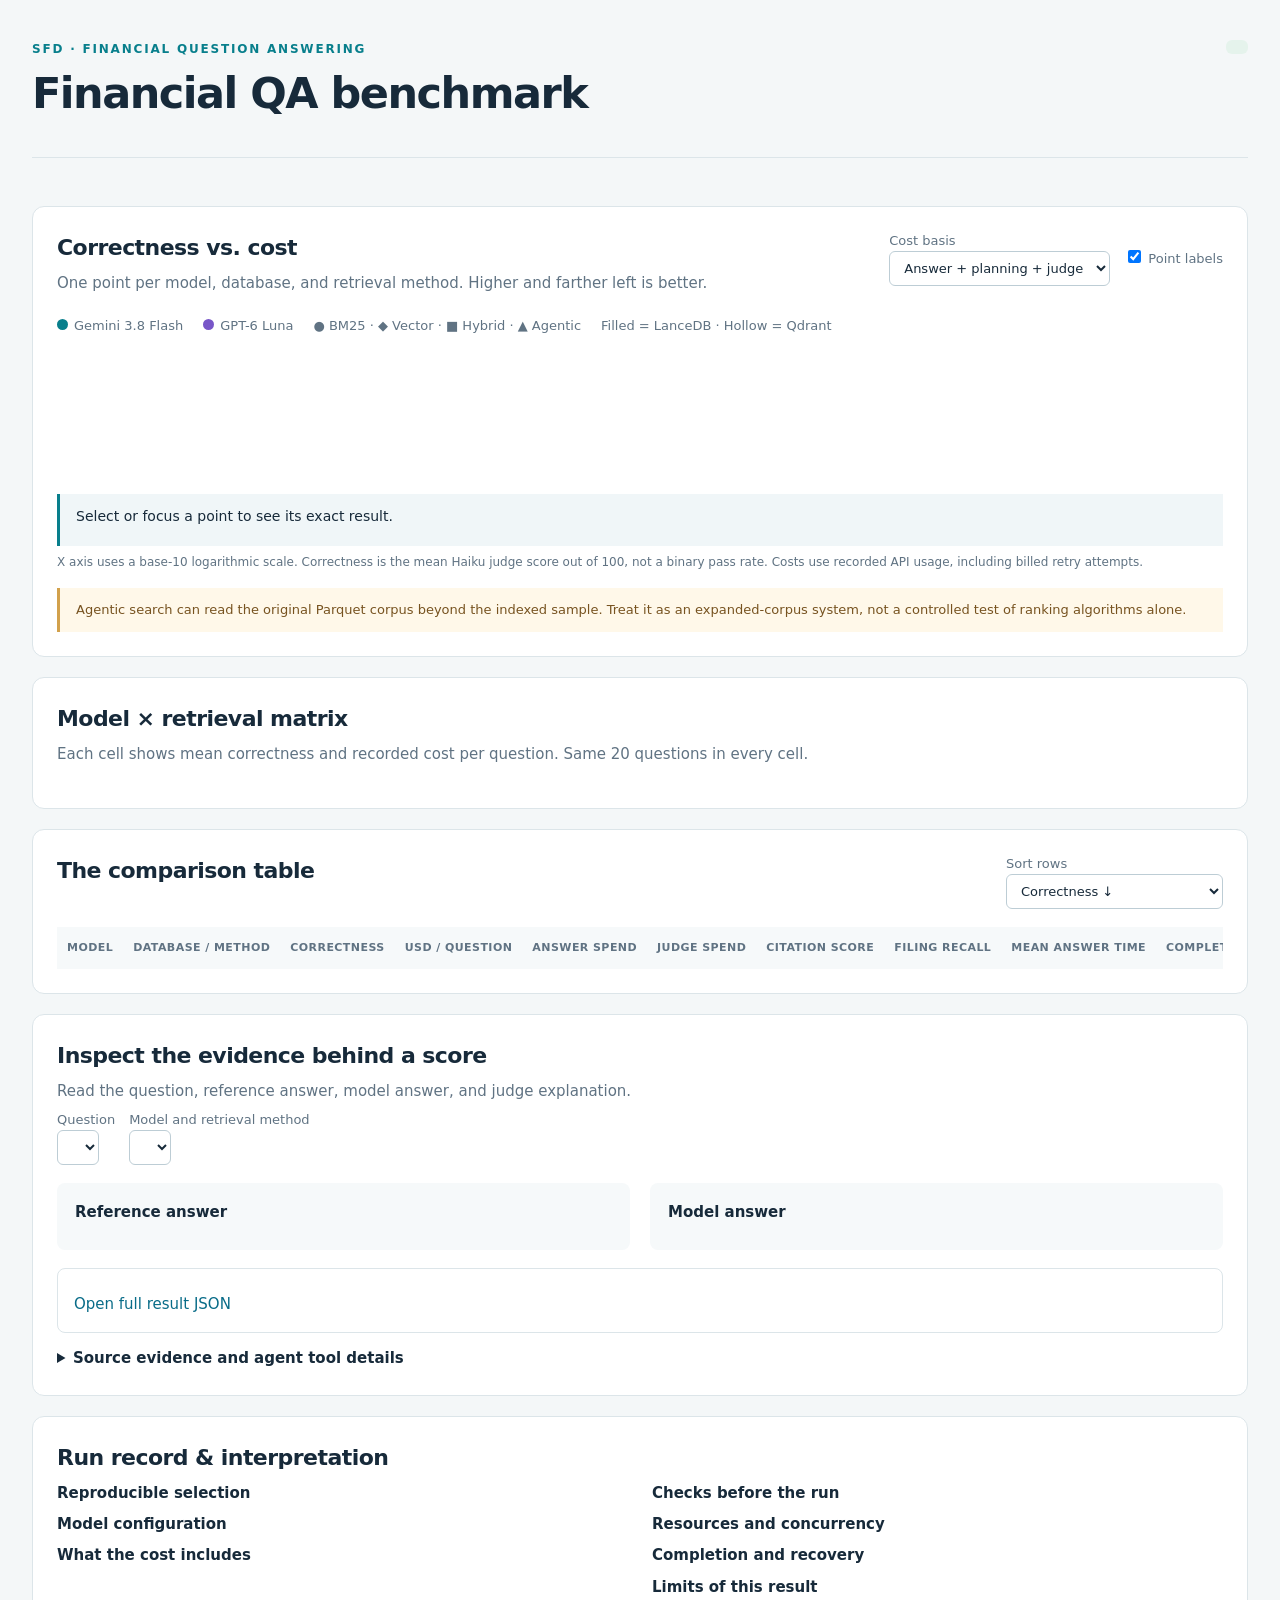
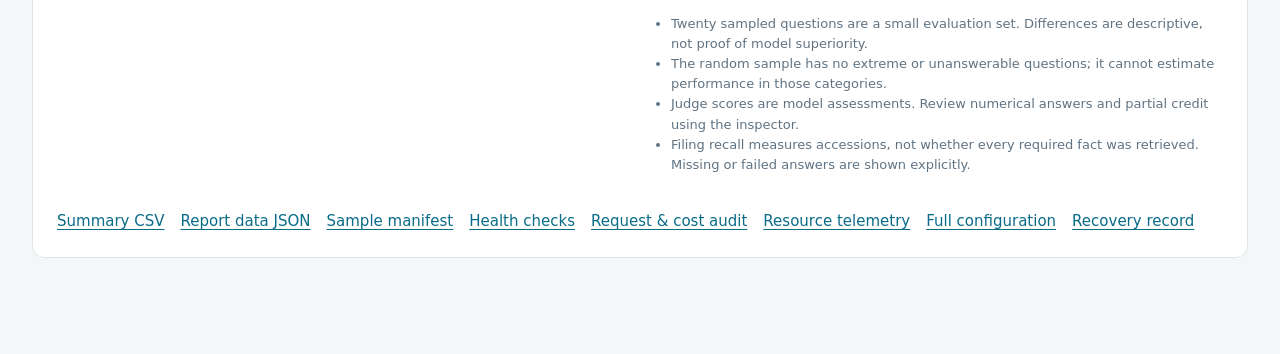
==== scripts/benchmark-report-template.html @ 59317f81 "Add financial QA benchmark, recorded results, and Pages deployment" ====
<!doctype html>
<html lang="en"><head><meta charset="utf-8"><meta name="viewport" content="width=device-width,initial-scale=1">
<title>Financial QA · 20-question benchmark</title>
<style>
:root{--ink:#172a3a;--muted:#607383;--line:#dce5e9;--paper:#f4f7f8;--gemini:#087f8c;--luna:#7856c8;--amber:#9b600c}*{box-sizing:border-box}body{margin:0;color:var(--ink);background:var(--paper);font:15px/1.55 system-ui,-apple-system,Segoe UI,sans-serif}main{max-width:1320px;margin:auto;padding:40px 32px 64px}header{display:flex;justify-content:space-between;gap:20px;align-items:flex-start;border-bottom:1px solid var(--line);padding-bottom:26px}.eyebrow{font-size:12px;font-weight:750;text-transform:uppercase;letter-spacing:.15em;color:var(--gemini)}h1{font-size:clamp(27px,4vw,43px);line-height:1.12;letter-spacing:-.035em;margin:10px 0 14px}h2{font-size:22px;letter-spacing:-.025em;margin:0 0 7px}h3{font-size:15px;margin:0 0 8px}p{margin:7px 0;color:var(--muted)}.badge{background:#e5f3ec;color:#216342;white-space:nowrap;border-radius:6px;padding:7px 11px;font-size:13px;font-weight:650}.metrics{display:grid;grid-template-columns:repeat(4,1fr);gap:16px;margin:24px 0}.metric{padding:18px 20px;background:white;border:1px solid var(--line);border-radius:10px}.metric small{display:block;color:var(--muted);font-size:12px;text-transform:uppercase;letter-spacing:.06em}.metric strong{display:block;font-size:29px;letter-spacing:-.03em;margin:5px 0}.metric span{font-size:12px;color:var(--muted)}section.panel{background:white;padding:24px;border:1px solid var(--line);border-radius:12px;margin:20px 0}.section-head{display:flex;justify-content:space-between;gap:20px;align-items:flex-start}.controls{display:flex;align-items:center;gap:14px;flex-wrap:wrap}label{color:var(--muted);font-size:13px}select,button{font:inherit;color:var(--ink);background:white;border:1px solid #bdcdd5;border-radius:6px;padding:8px 10px}select{max-width:100%}button{cursor:pointer}button:hover{background:#edf4f7}button:focus-visible,select:focus-visible,a:focus-visible{outline:3px solid #76b9cf;outline-offset:3px}a{color:#096c88;text-decoration-thickness:1px;text-underline-offset:3px}.legend{display:flex;gap:20px;flex-wrap:wrap;font-size:13px;margin-top:14px;color:var(--muted)}.swatch{display:inline-block;width:11px;height:11px;border-radius:50%;margin-right:6px}.gemini{background:var(--gemini)}.luna{background:var(--luna)}.chart-scroll{overflow-x:auto;position:relative}.chart{display:block;min-width:620px;width:100%;overflow:visible}.chart text{font-family:inherit;fill:var(--muted)}.chart .axis-title{font-size:13px;font-weight:650;fill:var(--ink)}.chart .point-label{pointer-events:none;font-size:11.5px;fill:var(--ink);paint-order:stroke;stroke:white;stroke-width:3px;stroke-linejoin:round}.chart .point{cursor:pointer}.chart .point:focus{outline:none}.chart .point:focus .hit{stroke:#243b53;stroke-width:2;stroke-dasharray:3 3}.chart .grid{stroke:#e6edef;stroke-dasharray:3 4}.selection{background:#f0f6f8;border-left:3px solid #087f8c;padding:12px 16px;min-height:52px;font-size:14px;margin-top:8px}.subtle{font-size:12px;color:var(--muted)}.notice{background:#fff8e9;border-left:3px solid #d2a14c;padding:12px 16px;margin-top:16px;font-size:13px;color:#775320}.table-wrap{overflow-x:auto;margin-top:18px}table{width:100%;border-collapse:collapse;font-size:13px}th{font-size:11px;text-transform:uppercase;letter-spacing:.04em;color:var(--muted);text-align:right;padding:12px 10px;background:#f6f9fa;white-space:nowrap}td{padding:12px 10px;border-bottom:1px solid #e7edef;text-align:right;font-variant-numeric:tabular-nums;white-space:nowrap}th:first-child,td:first-child{text-align:left}th:nth-child(2),td:nth-child(2){text-align:left}tbody tr:hover{background:#f3f8fa}.score{font-weight:750;color:#126963}.mini{display:inline-block;height:5px;background:#2e9c93;border-radius:3px;width:50px;vertical-align:middle;margin-left:8px}.strategy{color:var(--muted)}.inspect{display:grid;grid-template-columns:1fr 1fr;gap:20px;margin-top:18px}.answer-box{background:#f6f9fa;padding:18px;border-radius:8px;min-width:0}.answer{white-space:pre-wrap;overflow-wrap:anywhere;font-size:14px;max-height:440px;overflow:auto}.question{font-size:17px;line-height:1.55;margin-top:18px;color:var(--ink)}.judge{margin-top:18px;padding:16px;border:1px solid var(--line);border-radius:8px}.judge p{color:var(--ink);font-size:14px}details{margin-top:14px}summary{cursor:pointer;font-weight:650}pre{white-space:pre-wrap;overflow-wrap:anywhere;font-size:12px;max-height:400px;overflow:auto;background:#f6f9fa;padding:14px;border-radius:6px}.method-grid{display:grid;grid-template-columns:1fr 1fr;gap:24px}.method-grid p,.method-grid li{font-size:13px}ul{padding-left:19px;color:var(--muted)}footer{font-size:12px;color:var(--muted);padding-top:12px}.download{display:flex;gap:16px;flex-wrap:wrap;margin-top:20px}.error{color:#ad3333}.hidden{display:none}@media(max-width:750px){main{padding:22px 14px}header{display:block}.badge{display:inline-block;margin-top:12px}.metrics{grid-template-columns:1fr 1fr;gap:10px}.metric{padding:14px}.metric strong{font-size:24px}section.panel{padding:17px}.section-head{display:block}.controls{margin-top:12px}.inspect,.method-grid{grid-template-columns:1fr}}@media print{body{background:white}main{max-width:none;padding:0}.controls,.download,footer{display:none}section.panel{break-inside:avoid}.chart-scroll{overflow:visible}}
</style></head><body><main>
<header><div><div class="eyebrow">SFD · Financial question answering</div><h1>Financial QA benchmark</h1><p id="subtitle"></p></div><div class="badge" id="health"></div></header>
<div class="metrics" id="metrics"></div>
<section class="panel"><div class="section-head"><div><h2>Correctness vs. cost</h2><p>One point per model, database, and retrieval method. Higher and farther left is better.</p></div><div class="controls"><label>Cost basis<br><select id="costBasis"><option value="all">Answer + planning + judge</option><option value="answer">Answer + planning only</option></select></label><label><input id="labels" type="checkbox" checked> Point labels</label></div></div>
<div class="legend"><span><i class="swatch gemini"></i>Gemini 3.8 Flash</span><span><i class="swatch luna"></i>GPT-6 Luna</span><span>● BM25 · ◆ Vector · ■ Hybrid · ▲ Agentic</span><span>Filled = LanceDB · Hollow = Qdrant</span></div>
<div class="chart-scroll" id="chartBox"><svg id="chart" class="chart" role="img" aria-label="Scatter plot: answer correctness percentage against logarithmic mean cost in US dollars per question"></svg></div>
<div id="selected" class="selection" aria-live="polite">Select or focus a point to see its exact result.</div>
<p class="subtle">X axis uses a base-10 logarithmic scale. Correctness is the mean Haiku judge score out of 100, not a binary pass rate. Costs use recorded API usage, including billed retry attempts.</p>
<div class="notice">Agentic search can read the original Parquet corpus beyond the indexed sample. Treat it as an expanded-corpus system, not a controlled test of ranking algorithms alone.</div></section>
<section class="panel"><h2>Model × retrieval matrix</h2><p>Each cell shows mean correctness and recorded cost per question. Same 20 questions in every cell.</p><div class="table-wrap"><table id="matrix"></table></div></section>
<section class="panel"><div class="section-head"><div><h2>The comparison table</h2><p id="tableNote"></p></div><label>Sort rows<br><select id="sort"><option value="correctness">Correctness ↓</option><option value="cost">Cost per question ↑</option><option value="model">Model / database / method</option></select></label></div><div class="table-wrap"><table><thead><tr><th>Model</th><th>Database / method</th><th>Correctness</th><th>USD / question</th><th>Answer spend</th><th>Judge spend</th><th>Citation score</th><th>Filing recall</th><th>Mean answer time</th><th>Complete</th></tr></thead><tbody id="table"></tbody></table></div></section>
<section class="panel"><h2>Inspect the evidence behind a score</h2><p>Read the question, reference answer, model answer, and judge explanation.</p><div class="controls"><label>Question<br><select id="question"></select></label><label>Model and retrieval method<br><select id="series"></select></label></div><div id="questionText" class="question"></div><div class="inspect"><div class="answer-box"><h3>Reference answer</h3><div id="reference" class="answer"></div></div><div class="answer-box"><h3>Model answer</h3><div id="answer" class="answer"></div></div></div><div class="judge"><h3 id="judgeScore"></h3><p id="rationale"></p><a id="rawResult">Open full result JSON</a></div><details><summary>Source evidence and agent tool details</summary><pre id="evidence"></pre></details></section>
<section class="panel"><h2>Run record &amp; interpretation</h2><div class="method-grid"><div><h3>Reproducible selection</h3><p id="sampling"></p><p id="ids"></p><h3>Model configuration</h3><p id="models"></p><h3>What the cost includes</h3><p id="costNotes"></p></div><div><h3>Checks before the run</h3><p id="preflight"></p><h3>Resources and concurrency</h3><p id="resourceNotes"></p><h3>Completion and recovery</h3><p id="recoveryNotes"></p><h3>Limits of this result</h3><ul><li>Twenty sampled questions are a small evaluation set. Differences are descriptive, not proof of model superiority.</li><li>The random sample has no extreme or unanswerable questions; it cannot estimate performance in those categories.</li><li>Judge scores are model assessments. Review numerical answers and partial credit using the inspector.</li><li>Filing recall measures accessions, not whether every required fact was retrieved. Missing or failed answers are shown explicitly.</li></ul></div></div><div class="download"><a href="summary.csv" download>Summary CSV</a><a href="report-data.json" download>Report data JSON</a><a href="selection.json">Sample manifest</a><a href="preflight.json">Health checks</a><a href="requests.jsonl">Request &amp; cost audit</a><a href="resources.jsonl">Resource telemetry</a><a href="manifest.json">Full configuration</a><a href="recovery.json">Recovery record</a></div></section>
<footer id="footer"></footer></main>
<script id="data" type="application/json">__REPORT_DATA__</script><script>
'use strict';
const D=JSON.parse(document.getElementById('data').textContent),$=id=>document.getElementById(id),fmt=(x,n=1)=>x==null?'—':Number(x).toFixed(n),money=(x,n=4)=>x==null?'unknown':'$'+Number(x).toFixed(n),esc=x=>String(x??'').replace(/[&<>"']/g,c=>({'&':'&amp;','<':'&lt;','>':'&gt;','"':'&quot;',"'":'&#39;'}[c]));
const short=m=>m.includes('gemini')?'Gemini 3.8 Flash':'GPT-6 Luna',color=m=>m.includes('gemini')?'#087f8c':'#7856c8',cost=c=>$('costBasis').value==='answer'?(c.unknown_cost_calls?null:c.answer_cost/c.expected):c.per_question_cost;
const done=D.cells.reduce((s,c)=>s+c.completed,0),expected=D.cells.reduce((s,c)=>s+c.expected,0);
$('subtitle').textContent=`20 seeded questions · 2 models · 4 retrieval methods · 2 databases · seed ${D.selection.seed}`;
$('health').textContent=D.preflight.passed?'Preflight passed · '+done+'/'+expected+' complete':'Preflight requires attention';
$('metrics').innerHTML=[['Evaluations',done+' / '+expected,'Same 20 questions in every combination'],['Reported chat spend',money(D.audit.known_chat_usd,3),'Answering, planning, judging and billed retries'],['Best mean correctness',fmt(Math.max(...D.cells.map(c=>c.correctness??0)),2)+'%','Descriptive score on this sample'],['Peak process-tree RAM',fmt(D.audit.peak_tree_gib,2)+' GiB','2 GiB cap · zero swap · one-core CPU quota']].map(([a,b,c])=>`<div class="metric"><small>${esc(a)}</small><strong>${esc(b)}</strong><span>${esc(c)}</span></div>`).join('');
$('tableNote').textContent=`All costs are USD. ${done===expected?'Every combination completed all 20 questions.':'Some combinations are incomplete; means use completed judgments only.'}`;
function table(){let cells=[...D.cells];if($('sort').value==='correctness')cells.sort((a,b)=>(b.correctness??-1)-(a.correctness??-1));else if($('sort').value==='cost')cells.sort((a,b)=>cost(a)-cost(b));else cells.sort((a,b)=>(a.model+a.strategy).localeCompare(b.model+b.strategy));$('table').innerHTML=cells.map(c=>`<tr><td style="color:${color(c.model)};font-weight:650">${short(c.model)}</td><td>${c.backend==='lancedb'?'LanceDB':'Qdrant'} <span class="strategy">/ ${c.method}</span></td><td class="score">${fmt(c.correctness,2)}% <span class="mini" style="width:${(c.correctness||0)*.45}px"></span></td><td>${money(cost(c),5)}</td><td>${money(c.answer_cost,4)}</td><td>${money(c.judge_cost,4)}</td><td>${fmt(c.citation)}%</td><td>${fmt(c.recall==null?null:c.recall*100)}%</td><td>${fmt(c.mean_answer_s)} s</td><td class="${c.completed<c.expected?'error':''}">${c.completed}/${c.expected}</td></tr>`).join('')}
function selected(c){$('selected').textContent=`${c.label} — ${fmt(c.correctness,2)}% correctness · ${money(cost(c),6)} per question · ${c.completed}/${c.expected} complete · ${c.call_count} model calls · ${c.unknown_cost_calls} calls with unknown cost.`;$('series').value=c.model+'|'+c.strategy;inspect()}
function matrix(){const cols=D.config.backends.flatMap(b=>D.config.methods.map(m=>b+'/'+m));$('matrix').innerHTML='<thead><tr><th>Model</th>'+cols.map(c=>'<th>'+esc(c.replace('lancedb/','LanceDB / ').replace('qdrant/','Qdrant / '))+'</th>').join('')+'</tr></thead><tbody>'+D.config.models.map(m=>'<tr><td style="font-weight:650;color:'+color(m)+'">'+short(m)+'</td>'+cols.map(k=>{const c=D.cells.find(c=>c.model===m&&c.strategy===k);return '<td><strong class="score">'+fmt(c.correctness,2)+'%</strong><br><span class="subtle">'+money(cost(c),5)+' / q</span></td>'}).join('')+'</tr>').join('')+'</tbody>'}
const NS='http://www.w3.org/2000/svg';function el(name,attrs={},text){const n=document.createElementNS(NS,name);Object.entries(attrs).forEach(([k,v])=>n.setAttribute(k,v));if(text!=null)n.textContent=text;return n}
function chart(){const svg=$('chart'),W=Math.max(620,$('chartBox').clientWidth),H=560,L=68,R=34,T=34,B=76;svg.setAttribute('viewBox',`0 0 ${W} ${H}`);svg.style.width=W+'px';svg.replaceChildren();const cells=D.cells.filter(c=>c.correctness!=null&&cost(c)>0&&Number.isFinite(cost(c)));if(!cells.length)return;
const logs=cells.map(c=>Math.log10(cost(c))),lo=Math.floor(Math.min(...logs)*2)/2-.12,hi=Math.ceil(Math.max(...logs)*2)/2+.18,x=v=>L+(Math.log10(v)-lo)/(hi-lo)*(W-L-R),y=v=>H-B-v/100*(H-T-B);
svg.append(el('title',{},'Answer correctness vs. mean API cost per question'),el('desc',{},'Logarithmic x axis in USD. Color indicates model, shape indicates retrieval method, and fill indicates database. All results are also available in the comparison table.'));
for(let tick=0;tick<=100;tick+=20){svg.append(el('line',{x1:L,x2:W-R,y1:y(tick),y2:y(tick),class:'grid'}),el('text',{x:L-12,y:y(tick)+4,'text-anchor':'end','font-size':12},tick+'%'))}
let ticks=[];for(let e=Math.floor(lo);e<=Math.ceil(hi);e++)for(const n of [1,2,5]){const v=n*10**e;if(Math.log10(v)>=lo&&Math.log10(v)<=hi)ticks.push(v)}if(W<800&&ticks.length>5)ticks=ticks.filter((_,i)=>i%2===0);
for(const v of ticks){svg.append(el('line',{x1:x(v),x2:x(v),y1:T,y2:H-B,class:'grid'}),el('text',{x:x(v),y:H-B+24,'text-anchor':'middle','font-size':12},money(v,v<.01?4:3)))}svg.append(el('line',{x1:L,x2:W-R,y1:H-B,y2:H-B,stroke:'#9eafb8'}),el('text',{x:(L+W-R)/2,y:H-20,'text-anchor':'middle',class:'axis-title'},`Mean ${$('costBasis').value==='answer'?'answer + planning':'answer + planning + judge'} cost / question (USD · log scale)`),el('text',{x:17,y:(T+H-B)/2,transform:`rotate(-90 17 ${(T+H-B)/2})`,'text-anchor':'middle',class:'axis-title'},'Mean answer correctness (%)'));
const placed=[],pointBoxes=cells.map(c=>({x:x(cost(c))-8,y:y(c.correctness)-8,w:16,h:16}));const overlap=(a,b)=>a.x<b.x+b.w+4&&a.x+a.w+4>b.x&&a.y<b.y+b.h+3&&a.y+a.h+3>b.y;
cells.sort((a,b)=>b.correctness-a.correctness).forEach(c=>{const px=x(cost(c)),py=y(c.correctness),g=el('g',{class:'point',tabindex:0,role:'button','aria-label':`${c.label}, ${fmt(c.correctness,2)} percent, ${money(cost(c),6)} per question`});g.append(el('circle',{cx:px,cy:py,r:16,fill:'transparent',class:'hit'}));const a={fill:c.backend==='lancedb'?color(c.model):'white',stroke:color(c.model),'stroke-width':2.3};let mark;if(c.method==='bm25')mark=el('circle',{cx:px,cy:py,r:5.5,...a});else if(c.method==='vector')mark=el('path',{d:`M${px},${py-7}L${px+7},${py}L${px},${py+7}L${px-7},${py}Z`,...a});else if(c.method==='hybrid')mark=el('rect',{x:px-5.5,y:py-5.5,width:11,height:11,...a});else mark=el('path',{d:`M${px},${py-7}L${px+7},${py+6}L${px-7},${py+6}Z`,...a});g.append(mark,el('title',{},`${c.label}\nCorrectness: ${fmt(c.correctness,2)}%\nCost/question: ${money(cost(c),6)}`));g.addEventListener('click',()=>selected(c));g.addEventListener('focus',()=>selected(c));g.addEventListener('mouseenter',()=>selected(c));g.addEventListener('keydown',e=>{if(e.key==='Enter'||e.key===' '){e.preventDefault();selected(c)}});svg.append(g);
if($('labels').checked){const label=(c.model.includes('gemini')?'Gemini':'Luna')+' · '+(c.backend==='lancedb'?'Lance':'Qdrant')+' / '+c.method,w=label.length*5.7,h=15;let best=null,bestScore=Infinity;for(const dy of [-14,18,-34,38,-54,58,-74,78,-94,98])for(const dx of [12,-w-12]){const box={x:Math.max(L+2,Math.min(W-R-w,px+dx)),y:Math.max(T,Math.min(H-B-h,py+dy-11)),w,h};const penalty=placed.filter(b=>overlap(b,box)).length*10000+pointBoxes.filter(b=>overlap(b,box)).length*1000+Math.abs(dy)+Math.abs(box.x-px)/10;if(penalty<bestScore){best=box;bestScore=penalty}}placed.push(best);const targetX=Math.max(best.x,Math.min(best.x+best.w,px));svg.insertBefore(el('line',{x1:px,y1:py,x2:targetX,y2:best.y+7,stroke:'#b1c1c8','stroke-width':.8}),g);svg.append(el('text',{x:best.x,y:best.y+11,class:'point-label'},label))}})}
D.questions.forEach(q=>{const o=document.createElement('option');o.value=q.id;o.textContent=q.id+' · '+q.difficulty.replaceAll('_',' ');$('question').append(o)});D.cells.forEach(c=>{const o=document.createElement('option');o.value=c.model+'|'+c.strategy;o.textContent=c.label;$('series').append(o)});
function inspect(){const q=D.questions.find(q=>q.id===$('question').value),[model,strategy]=$('series').value.split('|'),r=D.details.find(r=>r.id===q.id&&r.model===model&&r.strategy===strategy);$('questionText').textContent=q.question;$('reference').textContent=q.ground_truth;$('answer').textContent=r?.answer||r?.error||'Result not yet available';$('judgeScore').textContent=r?.correctness!=null?`Judge: ${fmt(r.correctness)} / 100 correctness · ${fmt(r.citation_support)} / 100 citation support`:'No completed judgment';$('rationale').textContent=r?.rationale||r?.error||'';$('rawResult').href=r?.file||'#';$('evidence').textContent=JSON.stringify({gold_evidence:q.evidence,retrieval_metrics:r?.retrieval,retrieved_passages:strategy.endsWith('/agentic')?r?.evidence:D.retrieval[q.id+':'+strategy],agent_tools:r?.tools},null,2)}
$('sampling').textContent=`Seed ${D.selection.seed}. ${D.selection.algorithm}. Population: 100 verified questions. Difficulty counts: ${Object.entries(D.selection.difficulty_counts).map(([k,v])=>k.replaceAll('_',' ')+': '+v).join('; ')}.`;$('ids').textContent='Selected IDs: '+D.selection.ids.join(', ');$('models').textContent='Gemini 3.8 Flash: temperature 0, low reasoning. GPT-6 Luna: low reasoning; temperature omitted because the catalog does not advertise support. Judge: Claude Haiku 5.5, low reasoning. All model and provider IDs are preserved in the API audit.';
$('costNotes').textContent=`Default chart cost includes answering, all agent planning turns, judging, and billed failed-response retries. Shared query embeddings (${money(D.audit.embedding_usd,6)}${D.audit.unknown_embedding_costs?' plus unknown charges':''}) and health checks (${money(D.audit.preflight_usd,6)}) are separate. Historical ingestion/indexing costs are excluded. Unknown-cost calls: ${D.audit.unknown_chat_costs}. Costs are gateway-reported USD, not a reconciled invoice.`;
$('preflight').textContent=`Both databases contained ${D.preflight.expected_chunks.toLocaleString()} chunks. Qdrant status: ${D.preflight.qdrant_status}. Coverage: ${D.preflight.questions_fully_covered.lancedb}/20 questions in LanceDB and ${D.preflight.questions_fully_covered.qdrant}/20 in Qdrant. Dense self-match, BM25/vector/hybrid retrieval, query embedding, three model liveness calls, and judge JSON parsing passed. LanceDB version: ${D.preflight.stores_before.lancedb.version}.`;
if(D.postflight)$('preflight').textContent+=' Post-run check: '+(D.postflight.same_as_preflight?'counts and LanceDB version unchanged; ':'corpus changed; ')+'Qdrant '+D.postflight.qdrant_status+'.';
$('resourceNotes').textContent=`${D.execution.concurrency||8} concurrent API requests. Source-file tools are serialized. Whole process tree: 2 GiB RAM cap, no swap, one-core CPU quota. Measured peak: ${fmt(D.audit.peak_tree_gib,3)} GiB. Source workers additionally have address-space, CPU-time and wall-time limits. Completed work is checkpointed.`;
$('recoveryNotes').textContent=D.recovery?`${D.recovery.completed_before_resume} evaluations completed on the first pass. ${D.recovery.affected.length} Gemini agentic cases required final-answer recovery after the tool budget was reached. Recovery omitted tool definitions and allowed no additional retrieval calls. Completed answers were retained; all billed recovery attempts are included in reported costs.`:'No recovery was required.';
$('footer').textContent=`Generated ${D.generated_utc}. Run started ${D.execution.first_started_utc||D.execution.started_utc||'unknown'}; finished ${D.execution.finished_utc||'still running'}. This report is self-contained and works offline; raw artifact links require the adjacent run files.`;
$('question').addEventListener('change',inspect);$('series').addEventListener('change',inspect);$('sort').addEventListener('change',table);$('costBasis').addEventListener('change',()=>{chart();table();matrix()});$('labels').addEventListener('change',chart);new ResizeObserver(chart).observe($('chartBox'));table();matrix();inspect();chart();
</script></body></html>
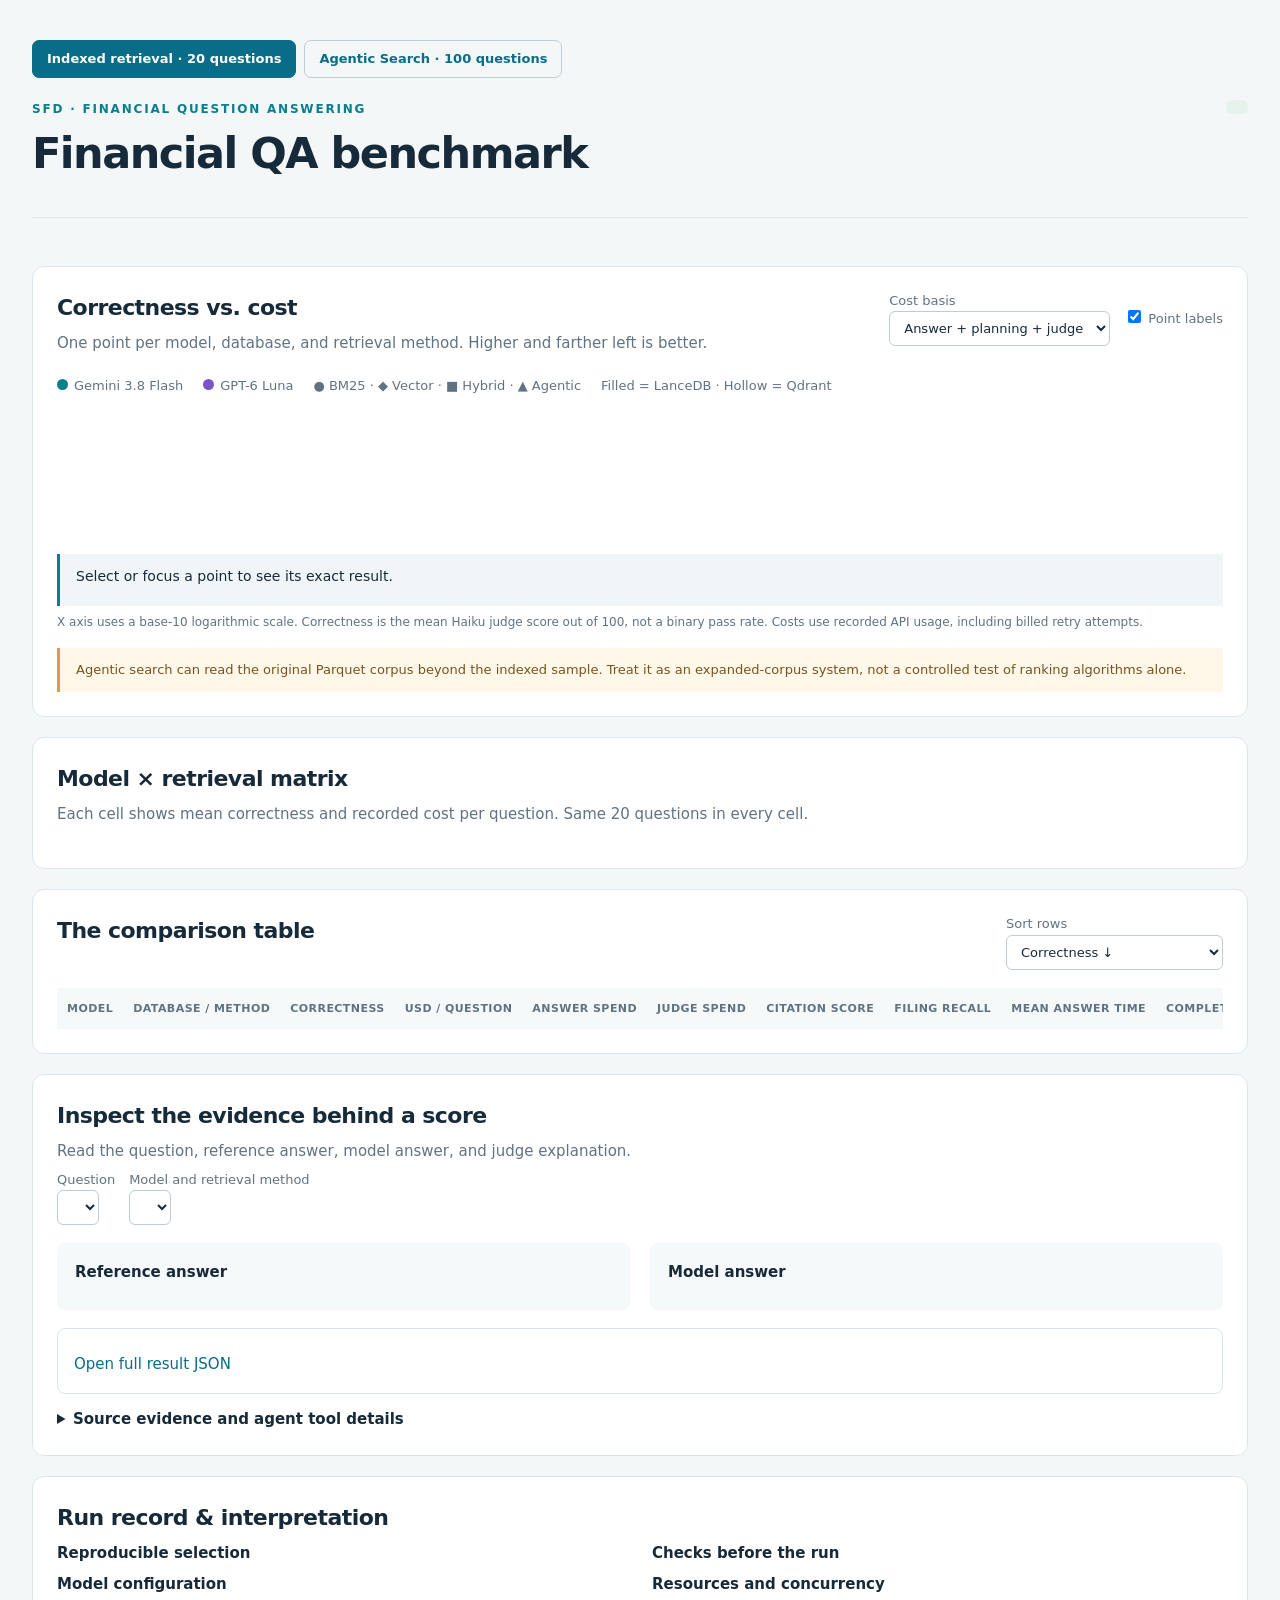
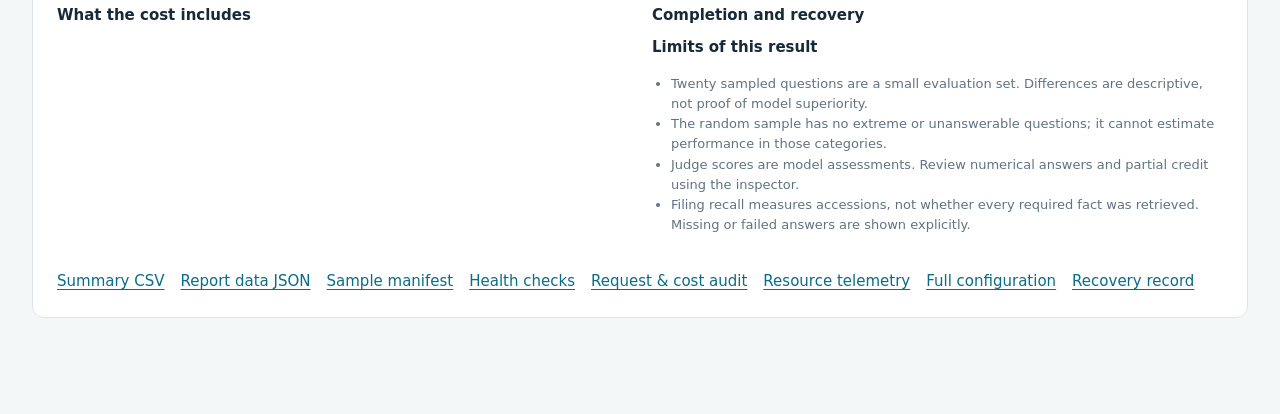
==== commit 2de3d50b: "Publish agentic search benchmark as second Pages tab" ====
--- a/scripts/benchmark-report-template.html
+++ b/scripts/benchmark-report-template.html
@@ -3,7 +3,8 @@
 <title>Financial QA · 20-question benchmark</title>
 <style>
 :root{--ink:#172a3a;--muted:#607383;--line:#dce5e9;--paper:#f4f7f8;--gemini:#087f8c;--luna:#7856c8;--amber:#9b600c}*{box-sizing:border-box}body{margin:0;color:var(--ink);background:var(--paper);font:15px/1.55 system-ui,-apple-system,Segoe UI,sans-serif}main{max-width:1320px;margin:auto;padding:40px 32px 64px}header{display:flex;justify-content:space-between;gap:20px;align-items:flex-start;border-bottom:1px solid var(--line);padding-bottom:26px}.eyebrow{font-size:12px;font-weight:750;text-transform:uppercase;letter-spacing:.15em;color:var(--gemini)}h1{font-size:clamp(27px,4vw,43px);line-height:1.12;letter-spacing:-.035em;margin:10px 0 14px}h2{font-size:22px;letter-spacing:-.025em;margin:0 0 7px}h3{font-size:15px;margin:0 0 8px}p{margin:7px 0;color:var(--muted)}.badge{background:#e5f3ec;color:#216342;white-space:nowrap;border-radius:6px;padding:7px 11px;font-size:13px;font-weight:650}.metrics{display:grid;grid-template-columns:repeat(4,1fr);gap:16px;margin:24px 0}.metric{padding:18px 20px;background:white;border:1px solid var(--line);border-radius:10px}.metric small{display:block;color:var(--muted);font-size:12px;text-transform:uppercase;letter-spacing:.06em}.metric strong{display:block;font-size:29px;letter-spacing:-.03em;margin:5px 0}.metric span{font-size:12px;color:var(--muted)}section.panel{background:white;padding:24px;border:1px solid var(--line);border-radius:12px;margin:20px 0}.section-head{display:flex;justify-content:space-between;gap:20px;align-items:flex-start}.controls{display:flex;align-items:center;gap:14px;flex-wrap:wrap}label{color:var(--muted);font-size:13px}select,button{font:inherit;color:var(--ink);background:white;border:1px solid #bdcdd5;border-radius:6px;padding:8px 10px}select{max-width:100%}button{cursor:pointer}button:hover{background:#edf4f7}button:focus-visible,select:focus-visible,a:focus-visible{outline:3px solid #76b9cf;outline-offset:3px}a{color:#096c88;text-decoration-thickness:1px;text-underline-offset:3px}.legend{display:flex;gap:20px;flex-wrap:wrap;font-size:13px;margin-top:14px;color:var(--muted)}.swatch{display:inline-block;width:11px;height:11px;border-radius:50%;margin-right:6px}.gemini{background:var(--gemini)}.luna{background:var(--luna)}.chart-scroll{overflow-x:auto;position:relative}.chart{display:block;min-width:620px;width:100%;overflow:visible}.chart text{font-family:inherit;fill:var(--muted)}.chart .axis-title{font-size:13px;font-weight:650;fill:var(--ink)}.chart .point-label{pointer-events:none;font-size:11.5px;fill:var(--ink);paint-order:stroke;stroke:white;stroke-width:3px;stroke-linejoin:round}.chart .point{cursor:pointer}.chart .point:focus{outline:none}.chart .point:focus .hit{stroke:#243b53;stroke-width:2;stroke-dasharray:3 3}.chart .grid{stroke:#e6edef;stroke-dasharray:3 4}.selection{background:#f0f6f8;border-left:3px solid #087f8c;padding:12px 16px;min-height:52px;font-size:14px;margin-top:8px}.subtle{font-size:12px;color:var(--muted)}.notice{background:#fff8e9;border-left:3px solid #d2a14c;padding:12px 16px;margin-top:16px;font-size:13px;color:#775320}.table-wrap{overflow-x:auto;margin-top:18px}table{width:100%;border-collapse:collapse;font-size:13px}th{font-size:11px;text-transform:uppercase;letter-spacing:.04em;color:var(--muted);text-align:right;padding:12px 10px;background:#f6f9fa;white-space:nowrap}td{padding:12px 10px;border-bottom:1px solid #e7edef;text-align:right;font-variant-numeric:tabular-nums;white-space:nowrap}th:first-child,td:first-child{text-align:left}th:nth-child(2),td:nth-child(2){text-align:left}tbody tr:hover{background:#f3f8fa}.score{font-weight:750;color:#126963}.mini{display:inline-block;height:5px;background:#2e9c93;border-radius:3px;width:50px;vertical-align:middle;margin-left:8px}.strategy{color:var(--muted)}.inspect{display:grid;grid-template-columns:1fr 1fr;gap:20px;margin-top:18px}.answer-box{background:#f6f9fa;padding:18px;border-radius:8px;min-width:0}.answer{white-space:pre-wrap;overflow-wrap:anywhere;font-size:14px;max-height:440px;overflow:auto}.question{font-size:17px;line-height:1.55;margin-top:18px;color:var(--ink)}.judge{margin-top:18px;padding:16px;border:1px solid var(--line);border-radius:8px}.judge p{color:var(--ink);font-size:14px}details{margin-top:14px}summary{cursor:pointer;font-weight:650}pre{white-space:pre-wrap;overflow-wrap:anywhere;font-size:12px;max-height:400px;overflow:auto;background:#f6f9fa;padding:14px;border-radius:6px}.method-grid{display:grid;grid-template-columns:1fr 1fr;gap:24px}.method-grid p,.method-grid li{font-size:13px}ul{padding-left:19px;color:var(--muted)}footer{font-size:12px;color:var(--muted);padding-top:12px}.download{display:flex;gap:16px;flex-wrap:wrap;margin-top:20px}.error{color:#ad3333}.hidden{display:none}@media(max-width:750px){main{padding:22px 14px}header{display:block}.badge{display:inline-block;margin-top:12px}.metrics{grid-template-columns:1fr 1fr;gap:10px}.metric{padding:14px}.metric strong{font-size:24px}section.panel{padding:17px}.section-head{display:block}.controls{margin-top:12px}.inspect,.method-grid{grid-template-columns:1fr}}@media print{body{background:white}main{max-width:none;padding:0}.controls,.download,footer{display:none}section.panel{break-inside:avoid}.chart-scroll{overflow:visible}}
-</style></head><body><main>
+.benchmark-tabs{display:flex;gap:8px;flex-wrap:wrap;margin-bottom:22px}.benchmark-tabs a{padding:8px 14px;border:1px solid #bdcdd5;border-radius:7px;text-decoration:none;font-size:13px;font-weight:650}.benchmark-tabs a[aria-current=page]{color:white;background:#096c88;border-color:#096c88}
+</style></head><body><main><nav class="benchmark-tabs" aria-label="Benchmarks"><a href="index.html" aria-current="page">Indexed retrieval · 20 questions</a><a href="agentic-search-only/index.html">Agentic Search · 100 questions</a></nav>
 <header><div><div class="eyebrow">SFD · Financial question answering</div><h1>Financial QA benchmark</h1><p id="subtitle"></p></div><div class="badge" id="health"></div></header>
 <div class="metrics" id="metrics"></div>
 <section class="panel"><div class="section-head"><div><h2>Correctness vs. cost</h2><p>One point per model, database, and retrieval method. Higher and farther left is better.</p></div><div class="controls"><label>Cost basis<br><select id="costBasis"><option value="all">Answer + planning + judge</option><option value="answer">Answer + planning only</option></select></label><label><input id="labels" type="checkbox" checked> Point labels</label></div></div>
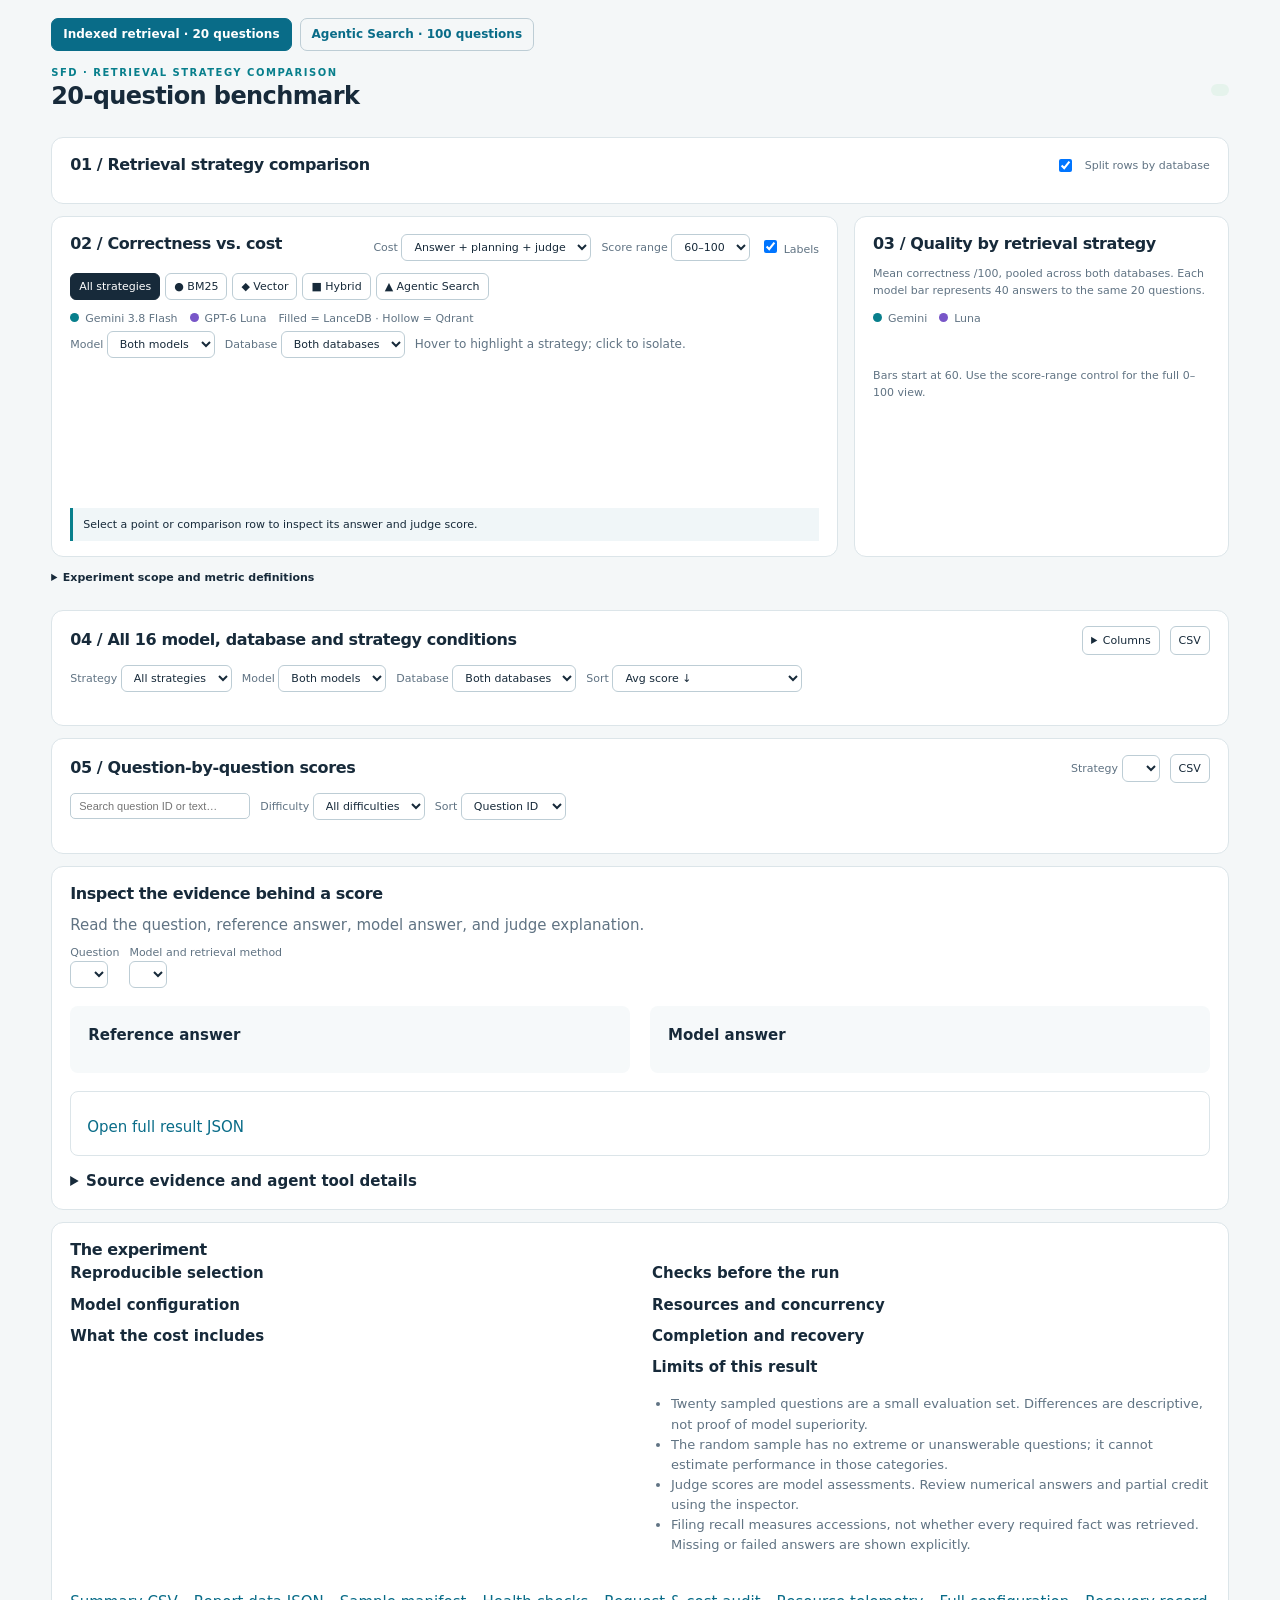
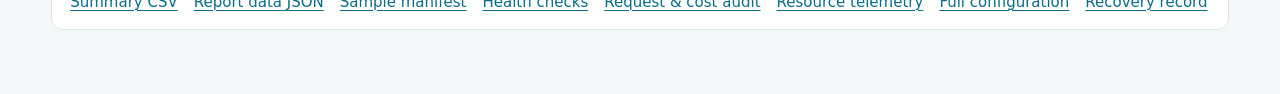
==== commit d4762077: "Present retrieval benchmark around strategy quality comparisons" ====
--- a/scripts/benchmark-report-template.html
+++ b/scripts/benchmark-report-template.html
@@ -4,42 +4,131 @@
 <style>
 :root{--ink:#172a3a;--muted:#607383;--line:#dce5e9;--paper:#f4f7f8;--gemini:#087f8c;--luna:#7856c8;--amber:#9b600c}*{box-sizing:border-box}body{margin:0;color:var(--ink);background:var(--paper);font:15px/1.55 system-ui,-apple-system,Segoe UI,sans-serif}main{max-width:1320px;margin:auto;padding:40px 32px 64px}header{display:flex;justify-content:space-between;gap:20px;align-items:flex-start;border-bottom:1px solid var(--line);padding-bottom:26px}.eyebrow{font-size:12px;font-weight:750;text-transform:uppercase;letter-spacing:.15em;color:var(--gemini)}h1{font-size:clamp(27px,4vw,43px);line-height:1.12;letter-spacing:-.035em;margin:10px 0 14px}h2{font-size:22px;letter-spacing:-.025em;margin:0 0 7px}h3{font-size:15px;margin:0 0 8px}p{margin:7px 0;color:var(--muted)}.badge{background:#e5f3ec;color:#216342;white-space:nowrap;border-radius:6px;padding:7px 11px;font-size:13px;font-weight:650}.metrics{display:grid;grid-template-columns:repeat(4,1fr);gap:16px;margin:24px 0}.metric{padding:18px 20px;background:white;border:1px solid var(--line);border-radius:10px}.metric small{display:block;color:var(--muted);font-size:12px;text-transform:uppercase;letter-spacing:.06em}.metric strong{display:block;font-size:29px;letter-spacing:-.03em;margin:5px 0}.metric span{font-size:12px;color:var(--muted)}section.panel{background:white;padding:24px;border:1px solid var(--line);border-radius:12px;margin:20px 0}.section-head{display:flex;justify-content:space-between;gap:20px;align-items:flex-start}.controls{display:flex;align-items:center;gap:14px;flex-wrap:wrap}label{color:var(--muted);font-size:13px}select,button{font:inherit;color:var(--ink);background:white;border:1px solid #bdcdd5;border-radius:6px;padding:8px 10px}select{max-width:100%}button{cursor:pointer}button:hover{background:#edf4f7}button:focus-visible,select:focus-visible,a:focus-visible{outline:3px solid #76b9cf;outline-offset:3px}a{color:#096c88;text-decoration-thickness:1px;text-underline-offset:3px}.legend{display:flex;gap:20px;flex-wrap:wrap;font-size:13px;margin-top:14px;color:var(--muted)}.swatch{display:inline-block;width:11px;height:11px;border-radius:50%;margin-right:6px}.gemini{background:var(--gemini)}.luna{background:var(--luna)}.chart-scroll{overflow-x:auto;position:relative}.chart{display:block;min-width:620px;width:100%;overflow:visible}.chart text{font-family:inherit;fill:var(--muted)}.chart .axis-title{font-size:13px;font-weight:650;fill:var(--ink)}.chart .point-label{pointer-events:none;font-size:11.5px;fill:var(--ink);paint-order:stroke;stroke:white;stroke-width:3px;stroke-linejoin:round}.chart .point{cursor:pointer}.chart .point:focus{outline:none}.chart .point:focus .hit{stroke:#243b53;stroke-width:2;stroke-dasharray:3 3}.chart .grid{stroke:#e6edef;stroke-dasharray:3 4}.selection{background:#f0f6f8;border-left:3px solid #087f8c;padding:12px 16px;min-height:52px;font-size:14px;margin-top:8px}.subtle{font-size:12px;color:var(--muted)}.notice{background:#fff8e9;border-left:3px solid #d2a14c;padding:12px 16px;margin-top:16px;font-size:13px;color:#775320}.table-wrap{overflow-x:auto;margin-top:18px}table{width:100%;border-collapse:collapse;font-size:13px}th{font-size:11px;text-transform:uppercase;letter-spacing:.04em;color:var(--muted);text-align:right;padding:12px 10px;background:#f6f9fa;white-space:nowrap}td{padding:12px 10px;border-bottom:1px solid #e7edef;text-align:right;font-variant-numeric:tabular-nums;white-space:nowrap}th:first-child,td:first-child{text-align:left}th:nth-child(2),td:nth-child(2){text-align:left}tbody tr:hover{background:#f3f8fa}.score{font-weight:750;color:#126963}.mini{display:inline-block;height:5px;background:#2e9c93;border-radius:3px;width:50px;vertical-align:middle;margin-left:8px}.strategy{color:var(--muted)}.inspect{display:grid;grid-template-columns:1fr 1fr;gap:20px;margin-top:18px}.answer-box{background:#f6f9fa;padding:18px;border-radius:8px;min-width:0}.answer{white-space:pre-wrap;overflow-wrap:anywhere;font-size:14px;max-height:440px;overflow:auto}.question{font-size:17px;line-height:1.55;margin-top:18px;color:var(--ink)}.judge{margin-top:18px;padding:16px;border:1px solid var(--line);border-radius:8px}.judge p{color:var(--ink);font-size:14px}details{margin-top:14px}summary{cursor:pointer;font-weight:650}pre{white-space:pre-wrap;overflow-wrap:anywhere;font-size:12px;max-height:400px;overflow:auto;background:#f6f9fa;padding:14px;border-radius:6px}.method-grid{display:grid;grid-template-columns:1fr 1fr;gap:24px}.method-grid p,.method-grid li{font-size:13px}ul{padding-left:19px;color:var(--muted)}footer{font-size:12px;color:var(--muted);padding-top:12px}.download{display:flex;gap:16px;flex-wrap:wrap;margin-top:20px}.error{color:#ad3333}.hidden{display:none}@media(max-width:750px){main{padding:22px 14px}header{display:block}.badge{display:inline-block;margin-top:12px}.metrics{grid-template-columns:1fr 1fr;gap:10px}.metric{padding:14px}.metric strong{font-size:24px}section.panel{padding:17px}.section-head{display:block}.controls{margin-top:12px}.inspect,.method-grid{grid-template-columns:1fr}}@media print{body{background:white}main{max-width:none;padding:0}.controls,.download,footer{display:none}section.panel{break-inside:avoid}.chart-scroll{overflow:visible}}
 .benchmark-tabs{display:flex;gap:8px;flex-wrap:wrap;margin-bottom:22px}.benchmark-tabs a{padding:8px 14px;border:1px solid #bdcdd5;border-radius:7px;text-decoration:none;font-size:13px;font-weight:650}.benchmark-tabs a[aria-current=page]{color:white;background:#096c88;border-color:#096c88}
+
+main{max-width:1536px;padding:18px 4vw 40px}header{padding-bottom:10px;border:0;align-items:center}h1{font-size:24px;margin:3px 0 5px;letter-spacing:-.6px}h2{font-size:16px;margin:0}header .eyebrow{font-size:10px}.badge{font-size:11px;padding:6px 9px}.benchmark-tabs{margin-bottom:14px}.benchmark-tabs a{font-size:12px;padding:6px 11px}#subtitle{font-size:12px;margin:0}.panel,section.panel{padding:15px 18px;margin:12px 0}.section-head{align-items:center;gap:12px;flex-wrap:wrap}.section-head p{font-size:11px;margin:3px 0}.controls{gap:10px;font-size:11px}.controls label, .controls select,.controls button{font-size:11px}button,select{padding:5px 8px}.table-wrap{margin-top:10px}th,td{padding:8px 9px;font-size:12px}th{font-size:10px;letter-spacing:.03em}th button{border:0;padding:0;background:transparent;font-size:inherit;font-weight:700;text-transform:inherit;white-space:nowrap}td:first-child{font-weight:650}.subline{display:block;font-size:10px;color:var(--muted);font-weight:400;margin-top:3px}.score-badge{display:inline-block;padding:3px 7px;border-radius:4px;background:#e6f3ed;color:#17674d;font-weight:750;font-size:12px}.score-badge.mid{background:#fff3df;color:#93580a}.score-badge.low{background:#ffe9ed;color:#ad3046}.best-cell{background:#f0f8f5}.best-tag{font-size:9px;color:#17674d;margin-left:4px}.numeric{font-variant-numeric:tabular-nums}#matrix td{text-align:center}#matrix td:first-child{text-align:left;min-width:160px}#matrix th{text-align:center}#matrix th:first-child{text-align:left}.chart-layout{display:grid;grid-template-columns:minmax(0,2.1fr) minmax(290px,1fr);gap:16px;margin:12px 0}.chart-layout section.panel{margin:0;min-width:0}.chart-layout h2{margin-bottom:7px}.legend{font-size:11px;gap:12px;margin:10px 0 4px}.legend .swatch{width:9px;height:9px}.method-legend{display:flex;flex-wrap:wrap;gap:5px;margin:9px 0}.method-legend button{font-size:11px;padding:4px 8px}.method-legend button[aria-pressed=true]{background:#172a3a;color:#fff;border-color:#172a3a}.chart .grid{stroke:#c1ccd9;stroke-dasharray:none}.chart .axis-title{font-size:12px;fill:#334155}.chart text{fill:#334155}.chart .point-label{font-size:10.5px}.chart .point{transition:opacity .12s}.chart .point.muted{opacity:.1}.chart .point.highlight .mark{stroke-width:3.5}.chart .point.highlight .point-label{font-weight:800}.selection{font-size:11px;min-height:0;padding:8px 10px;margin-top:0}.chart{min-width:650px}.chart-scroll{margin-top:0}.quality-note{font-size:11px;line-height:1.6;margin:8px 0}.quality-method{border-top:1px solid var(--line);padding:14px 0 10px}.quality-heading{display:flex;justify-content:space-between;gap:8px;font-size:12px;font-weight:700}.quality-bar-row{display:grid;grid-template-columns:42px 1fr 38px;gap:7px;align-items:center;margin-top:8px;font-size:10px}.bar-track{position:relative;height:10px;background:#eef2f7;border-radius:2px}.bar-fill{height:100%;border-radius:2px;min-width:2px}.quality-ticks{display:flex;justify-content:space-between;margin:12px 38px 0 49px;font-size:10px;color:#334155}.quality-method.muted{opacity:.15}.quality-insight{font-size:12px;color:var(--ink);line-height:1.6;padding:8px 0}.metrics{gap:10px;margin:12px 0}.metric{padding:12px 15px}.metric strong{font-size:23px;margin:3px 0}.metric small{font-size:10px}.metric span{font-size:10px}.table-controls{display:flex;flex-wrap:wrap;gap:10px;align-items:center;margin:10px 0}.table-controls label,.table-controls select,.table-controls input,.table-controls button{font-size:11px}.table-controls input[type=search]{border:1px solid #bdcdd5;padding:6px 8px;border-radius:5px;min-width:180px;max-width:100%}.column-menu{position:relative;margin:0}.column-menu summary{font-size:11px;font-weight:500;border:1px solid #bdcdd5;border-radius:6px;padding:5px 8px}.column-options{position:absolute;right:0;top:30px;min-width:220px;background:white;padding:10px;box-shadow:0 6px 20px #172a3a22;border:1px solid var(--line);z-index:8;max-height:300px;overflow:auto}.column-options label{display:flex;align-items:center;gap:7px;padding:4px;font-size:11px;white-space:nowrap}.question-cell{white-space:normal;min-width:280px;max-width:550px;text-align:left;line-height:1.5}.difficulty-cell{white-space:nowrap;font-size:10px}#questionComparison td{vertical-align:top}#questionComparison td:nth-child(2){text-align:left}.question-score{border:0;background:transparent;padding:2px}#table tr{cursor:pointer}#table td:nth-child(2){white-space:normal;min-width:120px}.run-context{font-size:11px;line-height:1.6;margin:0}.run-context strong{color:var(--ink)}.notice{font-size:11px;margin-top:10px;padding:9px 12px}.rank-number{color:var(--muted);font-size:10px;margin-right:5px}.scope-details{margin:10px 0;font-size:11px}.scope-details summary{font-size:11px}.scope-details p{font-size:11px}.table-count{font-size:11px;margin-top:8px}.chart-offscale{font-size:11px;color:#93580a}.sr-only{position:absolute;width:1px;height:1px;overflow:hidden;clip:rect(0,0,0,0);white-space:nowrap}
+@media(max-width:1050px){.chart-layout{grid-template-columns:1fr}.quality-bars{display:grid;grid-template-columns:1fr 1fr;gap:0 18px}}@media(max-width:650px){main{padding:12px 14px 25px}header{align-items:flex-start;gap:8px}.badge{margin-top:6px}.section-head{display:flex}.quality-bars{grid-template-columns:1fr}h1{font-size:22px}.chart-layout{gap:12px}.table-controls input[type=search]{width:100%}.metrics{grid-template-columns:1fr 1fr}.panel,section.panel{padding:12px}.table-wrap{max-width:100%}.benchmark-tabs{gap:6px}.benchmark-tabs a{font-size:11px}}
+@media(prefers-reduced-motion:reduce){.chart .point{transition:none}}
 </style></head><body><main><nav class="benchmark-tabs" aria-label="Benchmarks"><a href="index.html" aria-current="page">Indexed retrieval · 20 questions</a><a href="agentic-search-only/index.html">Agentic Search · 100 questions</a></nav>
-<header><div><div class="eyebrow">SFD · Financial question answering</div><h1>Financial QA benchmark</h1><p id="subtitle"></p></div><div class="badge" id="health"></div></header>
+<header><div><div class="eyebrow">SFD · RETRIEVAL STRATEGY COMPARISON</div><h1>20-question benchmark</h1><p id="subtitle"></p></div><div class="badge" id="health"></div></header>
+<section class="panel" id="matrix-panel"><div class="section-head"><h2>01 / Retrieval strategy comparison</h2><label class="controls"><input id="splitDatabase" type="checkbox" checked> Split rows by database</label></div><div class="table-wrap"><table id="matrix" aria-label="Model and retrieval strategy scores"></table></div></section>
+<div class="chart-layout">
+<section class="panel" id="scatter-panel"><div class="section-head"><h2>02 / Correctness vs. cost</h2><div class="controls"><label>Cost <select id="costBasis"><option value="all">Answer + planning + judge</option><option value="answer">Answer + planning</option></select></label><label>Score range <select id="scoreRange"><option value="focused">60–100</option><option value="full">0–100</option></select></label><label><input id="labels" type="checkbox" checked> Labels</label></div></div>
+<div class="method-legend" id="methodLegend" role="group" aria-label="Highlight retrieval strategy"><button data-method="all" aria-pressed="true">All strategies</button><button data-method="bm25" aria-pressed="false">● BM25</button><button data-method="vector" aria-pressed="false">◆ Vector</button><button data-method="hybrid" aria-pressed="false">■ Hybrid</button><button data-method="agentic" aria-pressed="false">▲ Agentic Search</button></div>
+<div class="legend"><span><i class="swatch gemini"></i>Gemini 3.8 Flash</span><span><i class="swatch luna"></i>GPT-6 Luna</span><span>Filled = LanceDB · Hollow = Qdrant</span></div>
+<div class="controls"><label>Model <select id="plotModel"><option value="">Both models</option></select></label><label>Database <select id="plotDatabase"><option value="">Both databases</option><option value="lancedb">LanceDB</option><option value="qdrant">Qdrant</option></select></label><span class="subtle">Hover to highlight a strategy; click to isolate.</span></div>
+<div class="chart-scroll" id="chartBox"><svg id="chart" class="chart" role="img" aria-label="Mean correctness versus cost per question"></svg></div><p id="offscale" class="chart-offscale" hidden></p>
+<div id="selected" class="selection" aria-live="polite">Select a point or comparison row to inspect its answer and judge score.</div>
+</section>
+<section class="panel" id="quality-panel"><h2>03 / Quality by retrieval strategy</h2><p class="quality-note">Mean correctness /100, pooled across both databases. Each model bar represents 40 answers to the same 20 questions.</p><div class="legend"><span><i class="swatch gemini"></i>Gemini</span><span><i class="swatch luna"></i>Luna</span></div><div id="qualityInsight" class="quality-insight"></div><div id="qualityBars" class="quality-bars"></div><div id="qualityTicks" class="quality-ticks"></div><p class="quality-note" id="qualityRangeNote">Bars start at 60. Use the score-range control for the full 0–100 view.</p></section>
+</div>
+<p id="scopeHeadline" class="run-context"></p>
+<details class="scope-details"><summary>Experiment scope and metric definitions</summary><p id="scopeSummary" class="run-context"></p><p>Correctness is the recorded Haiku score out of 100. Cost uses recorded USD and the selected cost basis; unknown charges remain unknown. Means describe this 20-question sample.</p><div class="notice">Agentic Search in this original run could read source Parquet beyond the indexed sample. Its scores describe that wider-access system. This is not a matched-corpus comparison of ranking methods alone.</div></details>
 <div class="metrics" id="metrics"></div>
-<section class="panel"><div class="section-head"><div><h2>Correctness vs. cost</h2><p>One point per model, database, and retrieval method. Higher and farther left is better.</p></div><div class="controls"><label>Cost basis<br><select id="costBasis"><option value="all">Answer + planning + judge</option><option value="answer">Answer + planning only</option></select></label><label><input id="labels" type="checkbox" checked> Point labels</label></div></div>
-<div class="legend"><span><i class="swatch gemini"></i>Gemini 3.8 Flash</span><span><i class="swatch luna"></i>GPT-6 Luna</span><span>● BM25 · ◆ Vector · ■ Hybrid · ▲ Agentic</span><span>Filled = LanceDB · Hollow = Qdrant</span></div>
-<div class="chart-scroll" id="chartBox"><svg id="chart" class="chart" role="img" aria-label="Scatter plot: answer correctness percentage against logarithmic mean cost in US dollars per question"></svg></div>
-<div id="selected" class="selection" aria-live="polite">Select or focus a point to see its exact result.</div>
-<p class="subtle">X axis uses a base-10 logarithmic scale. Correctness is the mean Haiku judge score out of 100, not a binary pass rate. Costs use recorded API usage, including billed retry attempts.</p>
-<div class="notice">Agentic search can read the original Parquet corpus beyond the indexed sample. Treat it as an expanded-corpus system, not a controlled test of ranking algorithms alone.</div></section>
-<section class="panel"><h2>Model × retrieval matrix</h2><p>Each cell shows mean correctness and recorded cost per question. Same 20 questions in every cell.</p><div class="table-wrap"><table id="matrix"></table></div></section>
-<section class="panel"><div class="section-head"><div><h2>The comparison table</h2><p id="tableNote"></p></div><label>Sort rows<br><select id="sort"><option value="correctness">Correctness ↓</option><option value="cost">Cost per question ↑</option><option value="model">Model / database / method</option></select></label></div><div class="table-wrap"><table><thead><tr><th>Model</th><th>Database / method</th><th>Correctness</th><th>USD / question</th><th>Answer spend</th><th>Judge spend</th><th>Citation score</th><th>Filing recall</th><th>Mean answer time</th><th>Complete</th></tr></thead><tbody id="table"></tbody></table></div></section>
+<section class="panel" id="conditions"><div class="section-head"><h2>04 / All 16 model, database and strategy conditions</h2><div class="controls"><details class="column-menu"><summary>Columns</summary><div id="conditionColumns" class="column-options"></div></details><button id="exportConditions" type="button">CSV</button></div></div><div class="table-controls"><label>Strategy <select id="conditionMethod"><option value="">All strategies</option></select></label><label>Model <select id="conditionModel"><option value="">Both models</option></select></label><label>Database <select id="conditionDatabase"><option value="">Both databases</option><option value="lancedb">LanceDB</option><option value="qdrant">Qdrant</option></select></label><label>Sort <select id="sort"><option value="correctness">Avg score ↓</option><option value="cost">Avg cost ↑</option><option value="model">Model / database / strategy</option></select></label></div><p class="subtle" id="tableNote"></p><div class="table-wrap"><table id="conditionTable"><thead id="conditionHead"></thead><tbody id="table"></tbody></table></div><p id="conditionCount" class="table-count"></p></section>
+<section class="panel" id="question-comparison"><div class="section-head"><h2>05 / Question-by-question scores</h2><div class="controls"><label>Strategy <select id="questionMethod"></select></label><button id="exportQuestions" type="button">CSV</button></div></div><div class="table-controls"><input id="questionSearch" type="search" aria-label="Search the 20 questions" placeholder="Search question ID or text…"><label>Difficulty <select id="questionDifficulty"><option value="">All difficulties</option></select></label><label>Sort <select id="questionSort"><option value="id">Question ID</option><option value="score">Avg score ↓</option><option value="difficulty">Difficulty</option></select></label></div><div class="table-wrap"><table id="questionComparison"></table></div><p id="questionCount" class="table-count"></p></section>
 <section class="panel"><h2>Inspect the evidence behind a score</h2><p>Read the question, reference answer, model answer, and judge explanation.</p><div class="controls"><label>Question<br><select id="question"></select></label><label>Model and retrieval method<br><select id="series"></select></label></div><div id="questionText" class="question"></div><div class="inspect"><div class="answer-box"><h3>Reference answer</h3><div id="reference" class="answer"></div></div><div class="answer-box"><h3>Model answer</h3><div id="answer" class="answer"></div></div></div><div class="judge"><h3 id="judgeScore"></h3><p id="rationale"></p><a id="rawResult">Open full result JSON</a></div><details><summary>Source evidence and agent tool details</summary><pre id="evidence"></pre></details></section>
-<section class="panel"><h2>Run record &amp; interpretation</h2><div class="method-grid"><div><h3>Reproducible selection</h3><p id="sampling"></p><p id="ids"></p><h3>Model configuration</h3><p id="models"></p><h3>What the cost includes</h3><p id="costNotes"></p></div><div><h3>Checks before the run</h3><p id="preflight"></p><h3>Resources and concurrency</h3><p id="resourceNotes"></p><h3>Completion and recovery</h3><p id="recoveryNotes"></p><h3>Limits of this result</h3><ul><li>Twenty sampled questions are a small evaluation set. Differences are descriptive, not proof of model superiority.</li><li>The random sample has no extreme or unanswerable questions; it cannot estimate performance in those categories.</li><li>Judge scores are model assessments. Review numerical answers and partial credit using the inspector.</li><li>Filing recall measures accessions, not whether every required fact was retrieved. Missing or failed answers are shown explicitly.</li></ul></div></div><div class="download"><a href="summary.csv" download>Summary CSV</a><a href="report-data.json" download>Report data JSON</a><a href="selection.json">Sample manifest</a><a href="preflight.json">Health checks</a><a href="requests.jsonl">Request &amp; cost audit</a><a href="resources.jsonl">Resource telemetry</a><a href="manifest.json">Full configuration</a><a href="recovery.json">Recovery record</a></div></section>
+<section class="panel" id="experiment"><h2>The experiment</h2><div class="method-grid"><div><h3>Reproducible selection</h3><p id="sampling"></p><p id="ids"></p><h3>Model configuration</h3><p id="models"></p><h3>What the cost includes</h3><p id="costNotes"></p></div><div><h3>Checks before the run</h3><p id="preflight"></p><h3>Resources and concurrency</h3><p id="resourceNotes"></p><h3>Completion and recovery</h3><p id="recoveryNotes"></p><h3>Limits of this result</h3><ul><li>Twenty sampled questions are a small evaluation set. Differences are descriptive, not proof of model superiority.</li><li>The random sample has no extreme or unanswerable questions; it cannot estimate performance in those categories.</li><li>Judge scores are model assessments. Review numerical answers and partial credit using the inspector.</li><li>Filing recall measures accessions, not whether every required fact was retrieved. Missing or failed answers are shown explicitly.</li></ul></div></div><div class="download"><a href="summary.csv" download>Summary CSV</a><a href="report-data.json" download>Report data JSON</a><a href="selection.json">Sample manifest</a><a href="preflight.json">Health checks</a><a href="requests.jsonl">Request &amp; cost audit</a><a href="resources.jsonl">Resource telemetry</a><a href="manifest.json">Full configuration</a><a href="recovery.json">Recovery record</a></div></section>
 <footer id="footer"></footer></main>
 <script id="data" type="application/json">__REPORT_DATA__</script><script>
+
 'use strict';
 const D=JSON.parse(document.getElementById('data').textContent),$=id=>document.getElementById(id),fmt=(x,n=1)=>x==null?'—':Number(x).toFixed(n),money=(x,n=4)=>x==null?'unknown':'$'+Number(x).toFixed(n),esc=x=>String(x??'').replace(/[&<>"']/g,c=>({'&':'&amp;','<':'&lt;','>':'&gt;','"':'&quot;',"'":'&#39;'}[c]));
-const short=m=>m.includes('gemini')?'Gemini 3.8 Flash':'GPT-6 Luna',color=m=>m.includes('gemini')?'#087f8c':'#7856c8',cost=c=>$('costBasis').value==='answer'?(c.unknown_cost_calls?null:c.answer_cost/c.expected):c.per_question_cost;
+const short=m=>m.includes('gemini')?'Gemini 3.8 Flash':'GPT-6 Luna',color=m=>m.includes('gemini')?'#087f8c':'#7856c8',methodName=m=>({bm25:'BM25',vector:'Vector',hybrid:'Hybrid',agentic:'Agentic Search'}[m]||m),databaseName=b=>b==='lancedb'?'LanceDB':'Qdrant';
+const cost=c=>$('costBasis').value==='answer'?(c.unknown_cost_calls?null:c.answer_cost/c.expected):c.per_question_cost;
+const amount=c=>$('costBasis').value==='answer'?c.answer_cost:c.cost;
+const mean=values=>{const nums=values.filter(v=>Number.isFinite(v));return nums.length?nums.reduce((n,v)=>n+v,0)/nums.length:null;};
+const scoreBadge=value=>`<span class="score-badge ${value<60?'low':value<80?'mid':''}">${fmt(value,1)}</span>`;
+const toolCount=c=>D.details.filter(r=>r.model===c.model&&r.strategy===c.strategy).reduce((n,r)=>n+(Array.isArray(r.tool_calls)?r.tool_calls.length:Number(r.tool_calls)||0),0);
 const done=D.cells.reduce((s,c)=>s+c.completed,0),expected=D.cells.reduce((s,c)=>s+c.expected,0);
-$('subtitle').textContent=`20 seeded questions · 2 models · 4 retrieval methods · 2 databases · seed ${D.selection.seed}`;
-$('health').textContent=D.preflight.passed?'Preflight passed · '+done+'/'+expected+' complete':'Preflight requires attention';
-$('metrics').innerHTML=[['Evaluations',done+' / '+expected,'Same 20 questions in every combination'],['Reported chat spend',money(D.audit.known_chat_usd,3),'Answering, planning, judging and billed retries'],['Best mean correctness',fmt(Math.max(...D.cells.map(c=>c.correctness??0)),2)+'%','Descriptive score on this sample'],['Peak process-tree RAM',fmt(D.audit.peak_tree_gib,2)+' GiB','2 GiB cap · zero swap · one-core CPU quota']].map(([a,b,c])=>`<div class="metric"><small>${esc(a)}</small><strong>${esc(b)}</strong><span>${esc(c)}</span></div>`).join('');
-$('tableNote').textContent=`All costs are USD. ${done===expected?'Every combination completed all 20 questions.':'Some combinations are incomplete; means use completed judgments only.'}`;
-function table(){let cells=[...D.cells];if($('sort').value==='correctness')cells.sort((a,b)=>(b.correctness??-1)-(a.correctness??-1));else if($('sort').value==='cost')cells.sort((a,b)=>cost(a)-cost(b));else cells.sort((a,b)=>(a.model+a.strategy).localeCompare(b.model+b.strategy));$('table').innerHTML=cells.map(c=>`<tr><td style="color:${color(c.model)};font-weight:650">${short(c.model)}</td><td>${c.backend==='lancedb'?'LanceDB':'Qdrant'} <span class="strategy">/ ${c.method}</span></td><td class="score">${fmt(c.correctness,2)}% <span class="mini" style="width:${(c.correctness||0)*.45}px"></span></td><td>${money(cost(c),5)}</td><td>${money(c.answer_cost,4)}</td><td>${money(c.judge_cost,4)}</td><td>${fmt(c.citation)}%</td><td>${fmt(c.recall==null?null:c.recall*100)}%</td><td>${fmt(c.mean_answer_s)} s</td><td class="${c.completed<c.expected?'error':''}">${c.completed}/${c.expected}</td></tr>`).join('')}
-function selected(c){$('selected').textContent=`${c.label} — ${fmt(c.correctness,2)}% correctness · ${money(cost(c),6)} per question · ${c.completed}/${c.expected} complete · ${c.call_count} model calls · ${c.unknown_cost_calls} calls with unknown cost.`;$('series').value=c.model+'|'+c.strategy;inspect()}
-function matrix(){const cols=D.config.backends.flatMap(b=>D.config.methods.map(m=>b+'/'+m));$('matrix').innerHTML='<thead><tr><th>Model</th>'+cols.map(c=>'<th>'+esc(c.replace('lancedb/','LanceDB / ').replace('qdrant/','Qdrant / '))+'</th>').join('')+'</tr></thead><tbody>'+D.config.models.map(m=>'<tr><td style="font-weight:650;color:'+color(m)+'">'+short(m)+'</td>'+cols.map(k=>{const c=D.cells.find(c=>c.model===m&&c.strategy===k);return '<td><strong class="score">'+fmt(c.correctness,2)+'%</strong><br><span class="subtle">'+money(cost(c),5)+' / q</span></td>'}).join('')+'</tr>').join('')+'</tbody>'}
-const NS='http://www.w3.org/2000/svg';function el(name,attrs={},text){const n=document.createElementNS(NS,name);Object.entries(attrs).forEach(([k,v])=>n.setAttribute(k,v));if(text!=null)n.textContent=text;return n}
-function chart(){const svg=$('chart'),W=Math.max(620,$('chartBox').clientWidth),H=560,L=68,R=34,T=34,B=76;svg.setAttribute('viewBox',`0 0 ${W} ${H}`);svg.style.width=W+'px';svg.replaceChildren();const cells=D.cells.filter(c=>c.correctness!=null&&cost(c)>0&&Number.isFinite(cost(c)));if(!cells.length)return;
-const logs=cells.map(c=>Math.log10(cost(c))),lo=Math.floor(Math.min(...logs)*2)/2-.12,hi=Math.ceil(Math.max(...logs)*2)/2+.18,x=v=>L+(Math.log10(v)-lo)/(hi-lo)*(W-L-R),y=v=>H-B-v/100*(H-T-B);
-svg.append(el('title',{},'Answer correctness vs. mean API cost per question'),el('desc',{},'Logarithmic x axis in USD. Color indicates model, shape indicates retrieval method, and fill indicates database. All results are also available in the comparison table.'));
-for(let tick=0;tick<=100;tick+=20){svg.append(el('line',{x1:L,x2:W-R,y1:y(tick),y2:y(tick),class:'grid'}),el('text',{x:L-12,y:y(tick)+4,'text-anchor':'end','font-size':12},tick+'%'))}
-let ticks=[];for(let e=Math.floor(lo);e<=Math.ceil(hi);e++)for(const n of [1,2,5]){const v=n*10**e;if(Math.log10(v)>=lo&&Math.log10(v)<=hi)ticks.push(v)}if(W<800&&ticks.length>5)ticks=ticks.filter((_,i)=>i%2===0);
-for(const v of ticks){svg.append(el('line',{x1:x(v),x2:x(v),y1:T,y2:H-B,class:'grid'}),el('text',{x:x(v),y:H-B+24,'text-anchor':'middle','font-size':12},money(v,v<.01?4:3)))}svg.append(el('line',{x1:L,x2:W-R,y1:H-B,y2:H-B,stroke:'#9eafb8'}),el('text',{x:(L+W-R)/2,y:H-20,'text-anchor':'middle',class:'axis-title'},`Mean ${$('costBasis').value==='answer'?'answer + planning':'answer + planning + judge'} cost / question (USD · log scale)`),el('text',{x:17,y:(T+H-B)/2,transform:`rotate(-90 17 ${(T+H-B)/2})`,'text-anchor':'middle',class:'axis-title'},'Mean answer correctness (%)'));
-const placed=[],pointBoxes=cells.map(c=>({x:x(cost(c))-8,y:y(c.correctness)-8,w:16,h:16}));const overlap=(a,b)=>a.x<b.x+b.w+4&&a.x+a.w+4>b.x&&a.y<b.y+b.h+3&&a.y+a.h+3>b.y;
-cells.sort((a,b)=>b.correctness-a.correctness).forEach(c=>{const px=x(cost(c)),py=y(c.correctness),g=el('g',{class:'point',tabindex:0,role:'button','aria-label':`${c.label}, ${fmt(c.correctness,2)} percent, ${money(cost(c),6)} per question`});g.append(el('circle',{cx:px,cy:py,r:16,fill:'transparent',class:'hit'}));const a={fill:c.backend==='lancedb'?color(c.model):'white',stroke:color(c.model),'stroke-width':2.3};let mark;if(c.method==='bm25')mark=el('circle',{cx:px,cy:py,r:5.5,...a});else if(c.method==='vector')mark=el('path',{d:`M${px},${py-7}L${px+7},${py}L${px},${py+7}L${px-7},${py}Z`,...a});else if(c.method==='hybrid')mark=el('rect',{x:px-5.5,y:py-5.5,width:11,height:11,...a});else mark=el('path',{d:`M${px},${py-7}L${px+7},${py+6}L${px-7},${py+6}Z`,...a});g.append(mark,el('title',{},`${c.label}\nCorrectness: ${fmt(c.correctness,2)}%\nCost/question: ${money(cost(c),6)}`));g.addEventListener('click',()=>selected(c));g.addEventListener('focus',()=>selected(c));g.addEventListener('mouseenter',()=>selected(c));g.addEventListener('keydown',e=>{if(e.key==='Enter'||e.key===' '){e.preventDefault();selected(c)}});svg.append(g);
-if($('labels').checked){const label=(c.model.includes('gemini')?'Gemini':'Luna')+' · '+(c.backend==='lancedb'?'Lance':'Qdrant')+' / '+c.method,w=label.length*5.7,h=15;let best=null,bestScore=Infinity;for(const dy of [-14,18,-34,38,-54,58,-74,78,-94,98])for(const dx of [12,-w-12]){const box={x:Math.max(L+2,Math.min(W-R-w,px+dx)),y:Math.max(T,Math.min(H-B-h,py+dy-11)),w,h};const penalty=placed.filter(b=>overlap(b,box)).length*10000+pointBoxes.filter(b=>overlap(b,box)).length*1000+Math.abs(dy)+Math.abs(box.x-px)/10;if(penalty<bestScore){best=box;bestScore=penalty}}placed.push(best);const targetX=Math.max(best.x,Math.min(best.x+best.w,px));svg.insertBefore(el('line',{x1:px,y1:py,x2:targetX,y2:best.y+7,stroke:'#b1c1c8','stroke-width':.8}),g);svg.append(el('text',{x:best.x,y:best.y+11,class:'point-label'},label))}})}
+$('subtitle').textContent=`20 seeded questions · 4 retrieval strategies · 2 databases · 2 models · seed ${D.selection.seed}`;
+$('health').textContent=D.preflight.passed?done+'/'+expected+' scored · preflight passed':'Preflight requires attention';
+$('scopeHeadline').textContent=`Recorded scope: ${D.preflight.expected_chunks.toLocaleString()} chunks in each database; Agentic Search could also read source Parquet outside the index.`;
+$('scopeSummary').textContent=`The same 20 questions are evaluated in 16 conditions (320 answers). Both LanceDB and Qdrant held ${D.preflight.expected_chunks.toLocaleString()} indexed chunks, checked before and after the run. Indexed sample and source access are documented in the recorded run configuration.`;
+$('metrics').innerHTML=[['Scored answers',done+' / '+expected,'Same 20 questions in all 16 conditions'],['Known chat spend',money(D.audit.known_chat_usd,2),'Includes answering, planning, judging and billed retries'],['Best condition',fmt(Math.max(...D.cells.map(c=>c.correctness??0)),2)+' /100','Highest mean among the recorded conditions'],['Peak process-tree RAM',fmt(D.audit.peak_tree_gib,2)+' GiB','Recorded run · 2 GiB cap']].map(([a,b,c])=>`<div class="metric"><small>${esc(a)}</small><strong>${esc(b)}</strong><span>${esc(c)}</span></div>`).join('');
+$('tableNote').textContent='Cost and tool calls show total / average per question case. Select a row to inspect evidence. Extra columns are available under Columns.';
+function matrix(){
+ const split=$('splitDatabase').checked,rows=D.config.models.flatMap(model=>(split?D.config.backends:[null]).map(backend=>({model,backend})));
+ $('matrix').innerHTML='<thead><tr><th>Model'+(split?' / database':'')+'</th>'+D.config.methods.map(m=>'<th>'+esc(methodName(m))+'</th>').join('')+'<th>Avg score overall</th><th>Cost: total / avg per question</th><th>Avg answer time</th></tr></thead><tbody>'+rows.map(({model,backend})=>{
+ const members=D.cells.filter(c=>c.model===model&&(!backend||c.backend===backend)),methodScores=D.config.methods.map(m=>mean(members.filter(c=>c.method===m).map(c=>c.correctness))),best=Math.max(...methodScores),total=members.reduce((n,c)=>n+amount(c),0),n=members.reduce((n,c)=>n+c.expected,0),unknown=members.some(c=>c.unknown_cost_calls);
+ return `<tr><td style="color:${color(model)}">${esc(short(model))}${split?'<span class="subline">'+databaseName(backend)+'</span>':''}</td>`+D.config.methods.map((m,i)=>`<td class="${methodScores[i]===best?'best-cell':''}" title="${esc(methodName(m))}; ${backend?20:40} scored answers. Mean known cost: ${money(mean(members.filter(c=>c.method===m).map(cost)),6)} per question">${scoreBadge(methodScores[i])}${methodScores[i]===best?'<span class="best-tag">BEST</span>':''}</td>`).join('')+`<td>${scoreBadge(mean(members.map(c=>c.correctness)))}</td><td title="${unknown?'Known subtotal; some attempts have unknown cost':'Recorded cost for these conditions'}">${money(total,2)} / ${unknown?'unknown':money(total/n,6)}</td><td>${fmt(mean(members.map(c=>c.mean_answer_s)),1)} s</td></tr>`;
+ }).join('')+'</tbody>';
+}
+const conditionColumns=[
+ {id:'model',label:'Model',get:c=>short(c.model)},
+ {id:'strategy',label:'Database / strategy',get:c=>databaseName(c.backend)+' / '+methodName(c.method)},
+ {id:'score',label:'Avg score /100',get:c=>c.correctness,render:c=>scoreBadge(c.correctness)},
+ {id:'cost',label:'Cost: total / avg per question',get:c=>`${money(amount(c),2)} / ${money(cost(c),6)}`},
+ {id:'tools',label:'Tool calls: total / avg',get:c=>`${toolCount(c)} / ${fmt(toolCount(c)/c.expected,2)}`},
+ {id:'time',label:'Avg answer time',get:c=>fmt(c.mean_answer_s,1)+' s'},
+ {id:'citation',label:'Citation score /100',get:c=>fmt(c.citation),hidden:true},
+ {id:'recall',label:'Filing recall %',get:c=>fmt(c.recall==null?null:c.recall*100),hidden:true},
+ {id:'answer',label:'Answer spend USD',get:c=>money(c.answer_cost,6),hidden:true},
+ {id:'judge',label:'Judge spend USD',get:c=>money(c.judge_cost,6),hidden:true},
+ {id:'http',label:'Model API requests',get:c=>c.call_count,hidden:true},
+ {id:'tokens',label:'Total tokens',get:c=>c.tokens,hidden:true},
+ {id:'complete',label:'Scored / planned',get:c=>c.completed+' / '+c.expected},
+ {id:'unknown',label:'Unpriced API attempts',get:c=>c.unknown_cost_calls,hidden:true}];
+const visibleColumns=new Set(conditionColumns.filter(c=>!c.hidden).map(c=>c.id));
+for(const col of conditionColumns){const label=document.createElement('label'),check=document.createElement('input');check.type='checkbox';check.checked=visibleColumns.has(col.id);check.dataset.column=col.id;check.onchange=()=>{check.checked?visibleColumns.add(col.id):visibleColumns.delete(col.id);table();};label.append(check,document.createTextNode(col.label));$('conditionColumns').append(label);}
+function conditionRows(){let cells=D.cells.filter(c=>(!$('conditionMethod').value||c.method===$('conditionMethod').value)&&(!$('conditionModel').value||c.model===$('conditionModel').value)&&(!$('conditionDatabase').value||c.backend===$('conditionDatabase').value));if($('sort').value==='correctness')cells.sort((a,b)=>(b.correctness??-1)-(a.correctness??-1));else if($('sort').value==='cost')cells.sort((a,b)=>(cost(a)??Infinity)-(cost(b)??Infinity));else cells.sort((a,b)=>(a.model+a.strategy).localeCompare(b.model+b.strategy));return cells;}
+function table(){const cols=conditionColumns.filter(c=>visibleColumns.has(c.id));$('conditionHead').innerHTML='<tr>'+cols.map(c=>'<th>'+esc(c.label)+'</th>').join('')+'</tr>';$('table').innerHTML=conditionRows().map(c=>'<tr tabindex="0" data-model="'+esc(c.model)+'" data-strategy="'+esc(c.strategy)+'">'+cols.map(col=>'<td'+(col.id==='model'?' style="color:'+color(c.model)+'"':'')+'>'+(col.render?col.render(c):esc(col.get(c)))+'</td>').join('')+'</tr>').join('');$('conditionCount').textContent=conditionRows().length+' of 16 conditions';}
+$('table').onclick=e=>{const row=e.target.closest('tr[data-strategy]');if(row)selected(D.cells.find(c=>c.model===row.dataset.model&&c.strategy===row.dataset.strategy));};$('table').onkeydown=e=>{if(e.key==='Enter'||e.key===' '){e.preventDefault();e.target.closest('tr')?.click();}};
+function selected(c){$('selected').textContent=`${c.label} — ${fmt(c.correctness,2)}% correctness · ${money(cost(c),6)} per question · ${c.completed}/${c.expected} complete · ${c.call_count} model calls · ${c.unknown_cost_calls} calls with unknown cost.`;$('series').value=c.model+'|'+c.strategy;inspect();}
+let highlightedMethod=null,selectedMethod='all';
+function highlight(){const active=highlightedMethod||selectedMethod;document.querySelectorAll('#chart .point,#qualityBars .quality-method').forEach(g=>{if(g.classList.contains('point'))g.style.display=highlightedMethod!==null||selectedMethod==='all'||g.dataset.method===selectedMethod?'':'none';g.classList.toggle('muted',active!=='all'&&g.dataset.method!==active);g.classList.toggle('highlight',active!=='all'&&g.dataset.method===active);});document.querySelectorAll('#methodLegend button').forEach(b=>b.setAttribute('aria-pressed',String(b.dataset.method===selectedMethod)));}
+for(const button of document.querySelectorAll('#methodLegend button')){const preview=()=>{highlightedMethod=button.dataset.method;highlight();},clear=()=>{highlightedMethod=null;highlight();};button.onmouseenter=preview;button.onmouseleave=clear;button.onfocus=preview;button.onblur=clear;button.onclick=()=>{selectedMethod=selectedMethod===button.dataset.method?'all':button.dataset.method;highlightedMethod=null;chart();highlight();};}
+const NS='http://www.w3.org/2000/svg';function el(name,attrs={},text){const n=document.createElementNS(NS,name);Object.entries(attrs).forEach(([k,v])=>n.setAttribute(k,v));if(text!=null)n.textContent=text;return n;}
+function chart(){
+ const svg=$('chart'),W=Math.max(650,$('chartBox').clientWidth),H=460,L=58,R=28,T=30,B=65,minScore=$('scoreRange').value==='focused'?60:0;
+ svg.setAttribute('viewBox',`0 0 ${W} ${H}`);svg.style.width=W+'px';svg.dataset.yMin=minScore;svg.replaceChildren();
+ const filtered=D.cells.filter(c=>(!$('plotModel').value||c.model===$('plotModel').value)&&(!$('plotDatabase').value||c.backend===$('plotDatabase').value));
+ const cells=filtered.filter(c=>c.correctness!=null&&cost(c)>0&&Number.isFinite(cost(c)));
+ if(!cells.length){svg.append(el('text',{x:30,y:50},'No priced results match these filters.'));return;}
+ const logs=cells.map(c=>Math.log10(cost(c))),lo=Math.floor(Math.min(...logs)),hi=Math.max(lo+1,Math.ceil(Math.max(...logs))),x=v=>L+(Math.log10(v)-lo)/(hi-lo)*(W-L-R),y=v=>H-B-(v-minScore)/(100-minScore)*(H-T-B);
+ const clipped=cells.filter(c=>c.correctness<minScore);$('offscale').hidden=!clipped.length;$('offscale').textContent=clipped.length+' condition(s) below the displayed range; select 0–100 to view their full scores.';
+ svg.append(el('title',{},'Recorded correctness versus cost, by retrieval strategy'),el('desc',{},`Y axis starts at ${minScore}. Color identifies model, shape identifies strategy, and fill identifies database. All recorded results remain available in the table.`));
+ for(let tick=minScore;tick<=100;tick+=10){svg.append(el('line',{x1:L,x2:W-R,y1:y(tick),y2:y(tick),class:'grid'}),el('text',{x:L-10,y:y(tick)+4,'text-anchor':'end','font-size':11},tick));}
+ for(let e=lo;e<=hi;e++){const v=10**e;svg.append(el('line',{x1:x(v),x2:x(v),y1:T,y2:H-B,class:'grid'}),el('text',{x:x(v),y:H-B+23,'text-anchor':'middle','font-size':11},money(v,v<.01?3:2)));}
+ svg.append(el('path',{d:`M${L} ${T}V${H-B}H${W-R}`,fill:'none',stroke:'#475569','stroke-width':1.5}),el('text',{x:(L+W-R)/2,y:H-17,'text-anchor':'middle',class:'axis-title'},`Mean ${$('costBasis').value==='answer'?'answer + planning':'answer + planning + judge'} cost / question (USD · log scale)`),el('text',{x:15,y:(T+H-B)/2,transform:`rotate(-90 15 ${(T+H-B)/2})`,'text-anchor':'middle',class:'axis-title'},'Mean correctness /100'));
+ const placed=[],pointBoxes=cells.filter(c=>c.correctness>=minScore).map(c=>({x:x(cost(c))-8,y:y(c.correctness)-8,w:16,h:16}));
+ const overlap=(a,b)=>a.x<b.x+b.w+3&&a.x+a.w+3>b.x&&a.y<b.y+b.h+3&&a.y+a.h+3>b.y;
+ cells.filter(c=>c.correctness>=minScore).sort((a,b)=>b.correctness-a.correctness).forEach(c=>{
+  const px=x(cost(c)),py=y(c.correctness),g=el('g',{class:'point','data-method':c.method,'data-model':c.model,'data-database':c.backend,tabindex:0,role:'button','aria-label':`${c.label}, ${fmt(c.correctness,2)} percent, ${money(cost(c),6)} per question`});
+  g.style.display=selectedMethod==='all'||c.method===selectedMethod?'':'none';
+  g.append(el('circle',{cx:px,cy:py,r:14,fill:'transparent',class:'hit'}));
+  const a={fill:c.backend==='lancedb'?color(c.model):'white',stroke:color(c.model),'stroke-width':2.2,class:'mark'};
+  const mark=c.method==='bm25'?el('circle',{cx:px,cy:py,r:5.5,...a}):c.method==='vector'?el('path',{d:`M${px},${py-7}L${px+7},${py}L${px},${py+7}L${px-7},${py}Z`,...a}):c.method==='hybrid'?el('rect',{x:px-5.5,y:py-5.5,width:11,height:11,...a}):el('path',{d:`M${px},${py-7}L${px+7},${py+6}L${px-7},${py+6}Z`,...a});
+  g.append(mark,el('title',{},`${c.label}
+Correctness: ${fmt(c.correctness,2)}/100
+Cost/question: ${money(cost(c),6)}`));
+  g.onclick=()=>selected(c);g.onfocus=()=>selected(c);g.onmouseenter=()=>selected(c);g.onkeydown=e=>{if(e.key==='Enter'||e.key===' '){e.preventDefault();selected(c);}};
+  if($('labels').checked){
+   const label=methodName(c.method).replace(' Search','')+' · '+(c.backend==='lancedb'?'LanceDB':'Qdrant'),w=label.length*5.4,h=13;let best=null,bestScore=Infinity;
+   for(const dy of [-16,20,-36,40,-56,60,-76,80])for(const dx of [10,-w-10,-w/2]){const box={x:Math.max(L+3,Math.min(W-R-w,px+dx)),y:Math.max(T,Math.min(H-B-h,py+dy-10)),w,h};const penalty=placed.filter(b=>overlap(b,box)).length*10000+pointBoxes.filter(b=>overlap(b,box)).length*1000+Math.abs(dy)+Math.abs(box.x-px)/8;if(penalty<bestScore){best=box;bestScore=penalty;}}
+   if(selectedMethod==='all'||c.method===selectedMethod)placed.push(best);
+   g.append(el('line',{x1:px,y1:py,x2:Math.max(best.x,Math.min(best.x+best.w,px)),y2:best.y+6,stroke:'#94a3b8','stroke-width':.7}),el('text',{x:best.x,y:best.y+10,class:'point-label'},label));
+  }
+  svg.append(g);
+ });highlight();
+}
+function quality(){
+ const min=$('scoreRange').value==='focused'?60:0;
+ const ranked=D.config.methods.map(method=>({method,score:mean(D.cells.filter(c=>c.method===method).map(c=>c.correctness))})).sort((a,b)=>b.score-a.score);
+ $('qualityInsight').innerHTML=`<strong>${esc(methodName(ranked[0].method))}</strong> leads this sample at <strong>${fmt(ranked[0].score,2)}/100</strong> across both models and databases.`;
+ $('qualityBars').innerHTML=ranked.map((r,i)=>`<div class="quality-method" data-method="${r.method}"><div class="quality-heading"><span><span class="rank-number">${i+1}</span>${esc(methodName(r.method))}</span><span>${fmt(r.score,1)}</span></div>`+D.config.models.map(model=>{const value=mean(D.cells.filter(c=>c.method===r.method&&c.model===model).map(c=>c.correctness));return `<div class="quality-bar-row" title="${esc(short(model))}: ${fmt(value,2)}/100 over 40 scored answers (20 per database)."><span>${model.includes('gemini')?'Gemini':'Luna'}</span><div class="bar-track"><div class="bar-fill" style="background:${color(model)};width:${Math.max(0,(value-min)/(100-min)*100)}%"></div></div><strong>${fmt(value,1)}</strong></div>`;}).join('')+'</div>').join('');
+ $('qualityTicks').innerHTML=[min,(min+100)/2,100].map(v=>'<span>'+v+'</span>').join('');$('qualityRangeNote').textContent=`Bars start at ${min}; values are mean Haiku scores /100. They pool database conditions rather than adding new questions.`;highlight();
+}
+function option(id,value,label){const o=document.createElement('option');o.value=value;o.textContent=label;$(id).append(o);}
+D.config.models.forEach(model=>{option('plotModel',model,short(model));option('conditionModel',model,short(model));});
+D.config.methods.forEach(method=>{option('conditionMethod',method,methodName(method));option('questionMethod',method,methodName(method));});
+const detailByKey=new Map(D.details.map(r=>[r.id+'|'+r.model+'|'+r.strategy,r]));
+Object.keys(D.selection.difficulty_counts).forEach(level=>option('questionDifficulty',level,level.replaceAll('_',' ')));
+function questionRows(){const term=$('questionSearch').value.toLowerCase().trim(),method=$('questionMethod').value,rows=D.questions.filter(q=>(!$('questionDifficulty').value||q.difficulty===$('questionDifficulty').value)&&(!term||(q.id+' '+q.question+' '+q.ground_truth).toLowerCase().includes(term))).map(q=>({q,score:mean(D.details.filter(r=>r.id===q.id&&r.strategy.endsWith('/'+method)).map(r=>r.correctness))}));if($('questionSort').value==='score')rows.sort((a,b)=>(b.score??-1)-(a.score??-1));else if($('questionSort').value==='difficulty')rows.sort((a,b)=>a.q.difficulty.localeCompare(b.q.difficulty));else rows.sort((a,b)=>a.q.id.localeCompare(b.q.id));return rows;}
+function questionTable(){const method=$('questionMethod').value,columns=D.config.models.flatMap(model=>D.config.backends.map(backend=>({model,backend})));$('questionComparison').innerHTML='<thead><tr><th>Question</th><th>Question text</th>'+columns.map(c=>'<th>'+esc((c.model.includes('gemini')?'Gemini':'Luna')+' · '+databaseName(c.backend))+'</th>').join('')+'<th>Avg /100</th></tr></thead><tbody>'+questionRows().map(({q,score})=>'<tr><td>'+esc(q.id)+'<span class="subline difficulty-cell">'+esc(q.difficulty.replaceAll('_',' '))+'</span></td><td class="question-cell">'+esc(q.question)+'</td>'+columns.map(c=>{const r=detailByKey.get(q.id+'|'+c.model+'|'+c.backend+'/'+method);return '<td><button class="question-score" data-question="'+q.id+'" data-model="'+esc(c.model)+'" data-strategy="'+c.backend+'/'+method+'" title="Inspect this answer and judge rationale">'+scoreBadge(r?.correctness)+'</button></td>';}).join('')+'<td>'+scoreBadge(score)+'</td></tr>').join('')+'</tbody>';$('questionCount').textContent=questionRows().length+' of 20 questions · '+methodName(method)+' · four model/database conditions';}
+$('questionComparison').onclick=e=>{const b=e.target.closest('button[data-question]');if(!b)return;$('question').value=b.dataset.question;$('series').value=b.dataset.model+'|'+b.dataset.strategy;inspect();$('questionText').scrollIntoView({block:'center',behavior:'smooth'});};
+function exportCSV(name,headers,rows){const cell=value=>{let text=String(value??'');if(/^[=+\-@]/.test(text))text="'"+text;return '"'+text.replaceAll('"','""')+'"';};const csv=[headers,...rows].map(row=>row.map(cell).join(',')).join('\n'),url=URL.createObjectURL(new Blob([csv],{type:'text/csv;charset=utf-8'})),a=document.createElement('a');a.href=url;a.download=name;a.click();setTimeout(()=>URL.revokeObjectURL(url),1000);}
+$('exportConditions').onclick=()=>{const cols=conditionColumns.filter(c=>visibleColumns.has(c.id));exportCSV('retrieval-20-conditions.csv',cols.map(c=>c.label),conditionRows().map(r=>cols.map(c=>c.get(r))));};
+$('exportQuestions').onclick=()=>{const method=$('questionMethod').value,cols=D.config.models.flatMap(model=>D.config.backends.map(backend=>({model,backend})));exportCSV('retrieval-20-'+method+'-questions.csv',['Question ID','Difficulty','Question',...cols.map(c=>short(c.model)+' / '+databaseName(c.backend)),'Avg score'],questionRows().map(({q,score})=>[q.id,q.difficulty,q.question,...cols.map(c=>detailByKey.get(q.id+'|'+c.model+'|'+c.backend+'/'+method)?.correctness),score]));};
 D.questions.forEach(q=>{const o=document.createElement('option');o.value=q.id;o.textContent=q.id+' · '+q.difficulty.replaceAll('_',' ');$('question').append(o)});D.cells.forEach(c=>{const o=document.createElement('option');o.value=c.model+'|'+c.strategy;o.textContent=c.label;$('series').append(o)});
 function inspect(){const q=D.questions.find(q=>q.id===$('question').value),[model,strategy]=$('series').value.split('|'),r=D.details.find(r=>r.id===q.id&&r.model===model&&r.strategy===strategy);$('questionText').textContent=q.question;$('reference').textContent=q.ground_truth;$('answer').textContent=r?.answer||r?.error||'Result not yet available';$('judgeScore').textContent=r?.correctness!=null?`Judge: ${fmt(r.correctness)} / 100 correctness · ${fmt(r.citation_support)} / 100 citation support`:'No completed judgment';$('rationale').textContent=r?.rationale||r?.error||'';$('rawResult').href=r?.file||'#';$('evidence').textContent=JSON.stringify({gold_evidence:q.evidence,retrieval_metrics:r?.retrieval,retrieved_passages:strategy.endsWith('/agentic')?r?.evidence:D.retrieval[q.id+':'+strategy],agent_tools:r?.tools},null,2)}
 $('sampling').textContent=`Seed ${D.selection.seed}. ${D.selection.algorithm}. Population: 100 verified questions. Difficulty counts: ${Object.entries(D.selection.difficulty_counts).map(([k,v])=>k.replaceAll('_',' ')+': '+v).join('; ')}.`;$('ids').textContent='Selected IDs: '+D.selection.ids.join(', ');$('models').textContent='Gemini 3.8 Flash: temperature 0, low reasoning. GPT-6 Luna: low reasoning; temperature omitted because the catalog does not advertise support. Judge: Claude Haiku 5.5, low reasoning. All model and provider IDs are preserved in the API audit.';
@@ -49,5 +138,12 @@
 $('resourceNotes').textContent=`${D.execution.concurrency||8} concurrent API requests. Source-file tools are serialized. Whole process tree: 2 GiB RAM cap, no swap, one-core CPU quota. Measured peak: ${fmt(D.audit.peak_tree_gib,3)} GiB. Source workers additionally have address-space, CPU-time and wall-time limits. Completed work is checkpointed.`;
 $('recoveryNotes').textContent=D.recovery?`${D.recovery.completed_before_resume} evaluations completed on the first pass. ${D.recovery.affected.length} Gemini agentic cases required final-answer recovery after the tool budget was reached. Recovery omitted tool definitions and allowed no additional retrieval calls. Completed answers were retained; all billed recovery attempts are included in reported costs.`:'No recovery was required.';
 $('footer').textContent=`Generated ${D.generated_utc}. Run started ${D.execution.first_started_utc||D.execution.started_utc||'unknown'}; finished ${D.execution.finished_utc||'still running'}. This report is self-contained and works offline; raw artifact links require the adjacent run files.`;
-$('question').addEventListener('change',inspect);$('series').addEventListener('change',inspect);$('sort').addEventListener('change',table);$('costBasis').addEventListener('change',()=>{chart();table();matrix()});$('labels').addEventListener('change',chart);new ResizeObserver(chart).observe($('chartBox'));table();matrix();inspect();chart();
+
+$('question').addEventListener('change',inspect);$('series').addEventListener('change',inspect);$('sort').addEventListener('change',table);
+$('costBasis').onchange=()=>{chart();table();matrix();};$('labels').onchange=chart;$('scoreRange').onchange=()=>{chart();quality();};$('splitDatabase').onchange=matrix;
+for(const id of ['plotModel','plotDatabase'])$(id).onchange=chart;
+for(const id of ['conditionMethod','conditionModel','conditionDatabase'])$(id).onchange=table;
+for(const id of ['questionMethod','questionDifficulty','questionSort'])$(id).onchange=questionTable;$('questionSearch').oninput=questionTable;
+new ResizeObserver(chart).observe($('chartBox'));table();matrix();quality();questionTable();inspect();chart();
+window.retrievalReport={data:D,conditionRows,questionRows};
 </script></body></html>
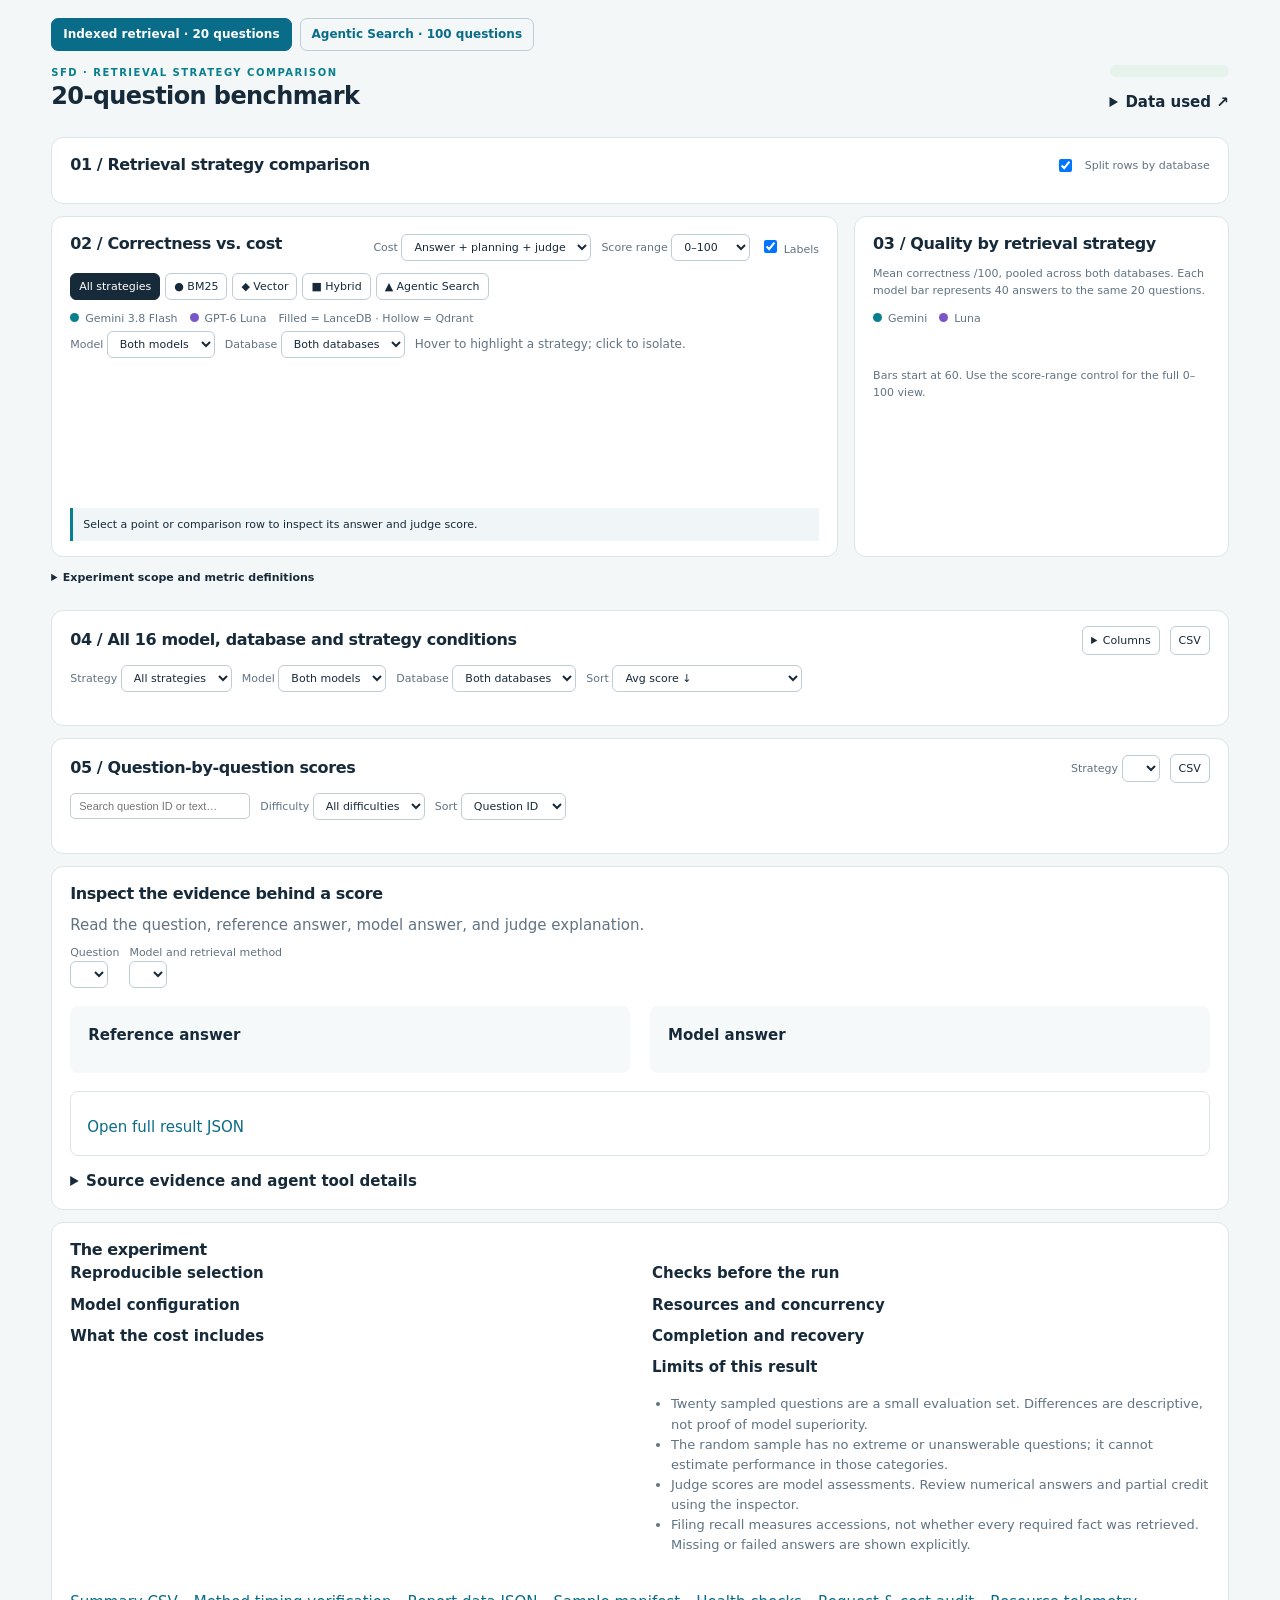
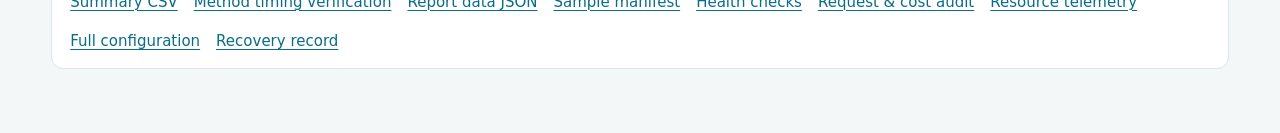
==== commit ee2f6f36: "Add dataset download controls and verified method timing displays" ====
--- a/scripts/benchmark-report-template.html
+++ b/scripts/benchmark-report-template.html
@@ -8,11 +8,16 @@
 main{max-width:1536px;padding:18px 4vw 40px}header{padding-bottom:10px;border:0;align-items:center}h1{font-size:24px;margin:3px 0 5px;letter-spacing:-.6px}h2{font-size:16px;margin:0}header .eyebrow{font-size:10px}.badge{font-size:11px;padding:6px 9px}.benchmark-tabs{margin-bottom:14px}.benchmark-tabs a{font-size:12px;padding:6px 11px}#subtitle{font-size:12px;margin:0}.panel,section.panel{padding:15px 18px;margin:12px 0}.section-head{align-items:center;gap:12px;flex-wrap:wrap}.section-head p{font-size:11px;margin:3px 0}.controls{gap:10px;font-size:11px}.controls label, .controls select,.controls button{font-size:11px}button,select{padding:5px 8px}.table-wrap{margin-top:10px}th,td{padding:8px 9px;font-size:12px}th{font-size:10px;letter-spacing:.03em}th button{border:0;padding:0;background:transparent;font-size:inherit;font-weight:700;text-transform:inherit;white-space:nowrap}td:first-child{font-weight:650}.subline{display:block;font-size:10px;color:var(--muted);font-weight:400;margin-top:3px}.score-badge{display:inline-block;padding:3px 7px;border-radius:4px;background:#e6f3ed;color:#17674d;font-weight:750;font-size:12px}.score-badge.mid{background:#fff3df;color:#93580a}.score-badge.low{background:#ffe9ed;color:#ad3046}.best-cell{background:#f0f8f5}.best-tag{font-size:9px;color:#17674d;margin-left:4px}.numeric{font-variant-numeric:tabular-nums}#matrix td{text-align:center}#matrix td:first-child{text-align:left;min-width:160px}#matrix th{text-align:center}#matrix th:first-child{text-align:left}.chart-layout{display:grid;grid-template-columns:minmax(0,2.1fr) minmax(290px,1fr);gap:16px;margin:12px 0}.chart-layout section.panel{margin:0;min-width:0}.chart-layout h2{margin-bottom:7px}.legend{font-size:11px;gap:12px;margin:10px 0 4px}.legend .swatch{width:9px;height:9px}.method-legend{display:flex;flex-wrap:wrap;gap:5px;margin:9px 0}.method-legend button{font-size:11px;padding:4px 8px}.method-legend button[aria-pressed=true]{background:#172a3a;color:#fff;border-color:#172a3a}.chart .grid{stroke:#c1ccd9;stroke-dasharray:none}.chart .axis-title{font-size:12px;fill:#334155}.chart text{fill:#334155}.chart .point-label{font-size:10.5px}.chart .point{transition:opacity .12s}.chart .point.muted{opacity:.1}.chart .point.highlight .mark{stroke-width:3.5}.chart .point.highlight .point-label{font-weight:800}.selection{font-size:11px;min-height:0;padding:8px 10px;margin-top:0}.chart{min-width:650px}.chart-scroll{margin-top:0}.quality-note{font-size:11px;line-height:1.6;margin:8px 0}.quality-method{border-top:1px solid var(--line);padding:14px 0 10px}.quality-heading{display:flex;justify-content:space-between;gap:8px;font-size:12px;font-weight:700}.quality-bar-row{display:grid;grid-template-columns:42px 1fr 38px;gap:7px;align-items:center;margin-top:8px;font-size:10px}.bar-track{position:relative;height:10px;background:#eef2f7;border-radius:2px}.bar-fill{height:100%;border-radius:2px;min-width:2px}.quality-ticks{display:flex;justify-content:space-between;margin:12px 38px 0 49px;font-size:10px;color:#334155}.quality-method.muted{opacity:.15}.quality-insight{font-size:12px;color:var(--ink);line-height:1.6;padding:8px 0}.metrics{gap:10px;margin:12px 0}.metric{padding:12px 15px}.metric strong{font-size:23px;margin:3px 0}.metric small{font-size:10px}.metric span{font-size:10px}.table-controls{display:flex;flex-wrap:wrap;gap:10px;align-items:center;margin:10px 0}.table-controls label,.table-controls select,.table-controls input,.table-controls button{font-size:11px}.table-controls input[type=search]{border:1px solid #bdcdd5;padding:6px 8px;border-radius:5px;min-width:180px;max-width:100%}.column-menu{position:relative;margin:0}.column-menu summary{font-size:11px;font-weight:500;border:1px solid #bdcdd5;border-radius:6px;padding:5px 8px}.column-options{position:absolute;right:0;top:30px;min-width:220px;background:white;padding:10px;box-shadow:0 6px 20px #172a3a22;border:1px solid var(--line);z-index:8;max-height:300px;overflow:auto}.column-options label{display:flex;align-items:center;gap:7px;padding:4px;font-size:11px;white-space:nowrap}.question-cell{white-space:normal;min-width:280px;max-width:550px;text-align:left;line-height:1.5}.difficulty-cell{white-space:nowrap;font-size:10px}#questionComparison td{vertical-align:top}#questionComparison td:nth-child(2){text-align:left}.question-score{border:0;background:transparent;padding:2px}#table tr{cursor:pointer}#table td:nth-child(2){white-space:normal;min-width:120px}.run-context{font-size:11px;line-height:1.6;margin:0}.run-context strong{color:var(--ink)}.notice{font-size:11px;margin-top:10px;padding:9px 12px}.rank-number{color:var(--muted);font-size:10px;margin-right:5px}.scope-details{margin:10px 0;font-size:11px}.scope-details summary{font-size:11px}.scope-details p{font-size:11px}.table-count{font-size:11px;margin-top:8px}.chart-offscale{font-size:11px;color:#93580a}.sr-only{position:absolute;width:1px;height:1px;overflow:hidden;clip:rect(0,0,0,0);white-space:nowrap}
 @media(max-width:1050px){.chart-layout{grid-template-columns:1fr}.quality-bars{display:grid;grid-template-columns:1fr 1fr;gap:0 18px}}@media(max-width:650px){main{padding:12px 14px 25px}header{align-items:flex-start;gap:8px}.badge{margin-top:6px}.section-head{display:flex}.quality-bars{grid-template-columns:1fr}h1{font-size:22px}.chart-layout{gap:12px}.table-controls input[type=search]{width:100%}.metrics{grid-template-columns:1fr 1fr}.panel,section.panel{padding:12px}.table-wrap{max-width:100%}.benchmark-tabs{gap:6px}.benchmark-tabs a{font-size:11px}}
 @media(prefers-reduced-motion:reduce){.chart .point{transition:none}}
+__DATA_SOURCE_CSS__
+.method-time{font-weight:400;font-size:10px;line-height:1.4;margin-top:3px}
 </style></head><body><main><nav class="benchmark-tabs" aria-label="Benchmarks"><a href="index.html" aria-current="page">Indexed retrieval · 20 questions</a><a href="agentic-search-only/index.html">Agentic Search · 100 questions</a></nav>
-<header><div><div class="eyebrow">SFD · RETRIEVAL STRATEGY COMPARISON</div><h1>20-question benchmark</h1><p id="subtitle"></p></div><div class="badge" id="health"></div></header>
+<header><div><div class="eyebrow">SFD · RETRIEVAL STRATEGY COMPARISON</div><h1>20-question benchmark</h1><p id="subtitle"></p></div><div class="heading-actions"><div class="badge" id="health"></div><details class="data-source"><summary>Data used ↗</summary><div class="data-source-card"><strong>2025 source data</strong><p>Whole dataset: <a href="https://huggingface.co/datasets/sfd-anonymous/sfd-v1" target="_blank" rel="noopener noreferrer">sfd-anonymous/sfd-v1 ↗</a></p><p>Download only the 2025 parsed Parquet files:</p><textarea readonly aria-label="2025 Parquet download command" spellcheck="false">hf download sfd-anonymous/sfd-v1 \
+  --repo-type dataset \
+  --include "data/parsed/sfd-v1-2025-*.parquet" \
+  --local-dir ./sfd-2025</textarea><button type="button" data-copy-command>Copy command</button><span role="status" aria-live="polite"></span><small>The command downloads 2025 source files. Each benchmark's recorded source/index snapshot is documented on its page.</small></div></details></div></header>
 <section class="panel" id="matrix-panel"><div class="section-head"><h2>01 / Retrieval strategy comparison</h2><label class="controls"><input id="splitDatabase" type="checkbox" checked> Split rows by database</label></div><div class="table-wrap"><table id="matrix" aria-label="Model and retrieval strategy scores"></table></div></section>
 <div class="chart-layout">
-<section class="panel" id="scatter-panel"><div class="section-head"><h2>02 / Correctness vs. cost</h2><div class="controls"><label>Cost <select id="costBasis"><option value="all">Answer + planning + judge</option><option value="answer">Answer + planning</option></select></label><label>Score range <select id="scoreRange"><option value="focused">60–100</option><option value="full">0–100</option></select></label><label><input id="labels" type="checkbox" checked> Labels</label></div></div>
+<section class="panel" id="scatter-panel"><div class="section-head"><h2>02 / Correctness vs. cost</h2><div class="controls"><label>Cost <select id="costBasis"><option value="all">Answer + planning + judge</option><option value="answer">Answer + planning</option></select></label><label>Score range <select id="scoreRange"><option value="full">0–100</option><option value="focused">60–100</option></select></label><label><input id="labels" type="checkbox" checked> Labels</label></div></div>
 <div class="method-legend" id="methodLegend" role="group" aria-label="Highlight retrieval strategy"><button data-method="all" aria-pressed="true">All strategies</button><button data-method="bm25" aria-pressed="false">● BM25</button><button data-method="vector" aria-pressed="false">◆ Vector</button><button data-method="hybrid" aria-pressed="false">■ Hybrid</button><button data-method="agentic" aria-pressed="false">▲ Agentic Search</button></div>
 <div class="legend"><span><i class="swatch gemini"></i>Gemini 3.8 Flash</span><span><i class="swatch luna"></i>GPT-6 Luna</span><span>Filled = LanceDB · Hollow = Qdrant</span></div>
 <div class="controls"><label>Model <select id="plotModel"><option value="">Both models</option></select></label><label>Database <select id="plotDatabase"><option value="">Both databases</option><option value="lancedb">LanceDB</option><option value="qdrant">Qdrant</option></select></label><span class="subtle">Hover to highlight a strategy; click to isolate.</span></div>
@@ -27,11 +32,12 @@
 <section class="panel" id="conditions"><div class="section-head"><h2>04 / All 16 model, database and strategy conditions</h2><div class="controls"><details class="column-menu"><summary>Columns</summary><div id="conditionColumns" class="column-options"></div></details><button id="exportConditions" type="button">CSV</button></div></div><div class="table-controls"><label>Strategy <select id="conditionMethod"><option value="">All strategies</option></select></label><label>Model <select id="conditionModel"><option value="">Both models</option></select></label><label>Database <select id="conditionDatabase"><option value="">Both databases</option><option value="lancedb">LanceDB</option><option value="qdrant">Qdrant</option></select></label><label>Sort <select id="sort"><option value="correctness">Avg score ↓</option><option value="cost">Avg cost ↑</option><option value="model">Model / database / strategy</option></select></label></div><p class="subtle" id="tableNote"></p><div class="table-wrap"><table id="conditionTable"><thead id="conditionHead"></thead><tbody id="table"></tbody></table></div><p id="conditionCount" class="table-count"></p></section>
 <section class="panel" id="question-comparison"><div class="section-head"><h2>05 / Question-by-question scores</h2><div class="controls"><label>Strategy <select id="questionMethod"></select></label><button id="exportQuestions" type="button">CSV</button></div></div><div class="table-controls"><input id="questionSearch" type="search" aria-label="Search the 20 questions" placeholder="Search question ID or text…"><label>Difficulty <select id="questionDifficulty"><option value="">All difficulties</option></select></label><label>Sort <select id="questionSort"><option value="id">Question ID</option><option value="score">Avg score ↓</option><option value="difficulty">Difficulty</option></select></label></div><div class="table-wrap"><table id="questionComparison"></table></div><p id="questionCount" class="table-count"></p></section>
 <section class="panel"><h2>Inspect the evidence behind a score</h2><p>Read the question, reference answer, model answer, and judge explanation.</p><div class="controls"><label>Question<br><select id="question"></select></label><label>Model and retrieval method<br><select id="series"></select></label></div><div id="questionText" class="question"></div><div class="inspect"><div class="answer-box"><h3>Reference answer</h3><div id="reference" class="answer"></div></div><div class="answer-box"><h3>Model answer</h3><div id="answer" class="answer"></div></div></div><div class="judge"><h3 id="judgeScore"></h3><p id="rationale"></p><a id="rawResult">Open full result JSON</a></div><details><summary>Source evidence and agent tool details</summary><pre id="evidence"></pre></details></section>
-<section class="panel" id="experiment"><h2>The experiment</h2><div class="method-grid"><div><h3>Reproducible selection</h3><p id="sampling"></p><p id="ids"></p><h3>Model configuration</h3><p id="models"></p><h3>What the cost includes</h3><p id="costNotes"></p></div><div><h3>Checks before the run</h3><p id="preflight"></p><h3>Resources and concurrency</h3><p id="resourceNotes"></p><h3>Completion and recovery</h3><p id="recoveryNotes"></p><h3>Limits of this result</h3><ul><li>Twenty sampled questions are a small evaluation set. Differences are descriptive, not proof of model superiority.</li><li>The random sample has no extreme or unanswerable questions; it cannot estimate performance in those categories.</li><li>Judge scores are model assessments. Review numerical answers and partial credit using the inspector.</li><li>Filing recall measures accessions, not whether every required fact was retrieved. Missing or failed answers are shown explicitly.</li></ul></div></div><div class="download"><a href="summary.csv" download>Summary CSV</a><a href="report-data.json" download>Report data JSON</a><a href="selection.json">Sample manifest</a><a href="preflight.json">Health checks</a><a href="requests.jsonl">Request &amp; cost audit</a><a href="resources.jsonl">Resource telemetry</a><a href="manifest.json">Full configuration</a><a href="recovery.json">Recovery record</a></div></section>
+<section class="panel" id="experiment"><h2>The experiment</h2><div class="method-grid"><div><h3>Reproducible selection</h3><p id="sampling"></p><p id="ids"></p><h3>Model configuration</h3><p id="models"></p><h3>What the cost includes</h3><p id="costNotes"></p></div><div><h3>Checks before the run</h3><p id="preflight"></p><h3>Resources and concurrency</h3><p id="resourceNotes"></p><h3>Completion and recovery</h3><p id="recoveryNotes"></p><h3>Limits of this result</h3><ul><li>Twenty sampled questions are a small evaluation set. Differences are descriptive, not proof of model superiority.</li><li>The random sample has no extreme or unanswerable questions; it cannot estimate performance in those categories.</li><li>Judge scores are model assessments. Review numerical answers and partial credit using the inspector.</li><li>Filing recall measures accessions, not whether every required fact was retrieved. Missing or failed answers are shown explicitly.</li></ul></div></div><div class="download"><a href="summary.csv" download>Summary CSV</a><a href="presentation-timing-audit.json">Method timing verification</a><a href="report-data.json" download>Report data JSON</a><a href="selection.json">Sample manifest</a><a href="preflight.json">Health checks</a><a href="requests.jsonl">Request &amp; cost audit</a><a href="resources.jsonl">Resource telemetry</a><a href="manifest.json">Full configuration</a><a href="recovery.json">Recovery record</a></div></section>
 <footer id="footer"></footer></main>
 <script id="data" type="application/json">__REPORT_DATA__</script><script>
 
 'use strict';
+__DATA_SOURCE_JS__
 const D=JSON.parse(document.getElementById('data').textContent),$=id=>document.getElementById(id),fmt=(x,n=1)=>x==null?'—':Number(x).toFixed(n),money=(x,n=4)=>x==null?'unknown':'$'+Number(x).toFixed(n),esc=x=>String(x??'').replace(/[&<>"']/g,c=>({'&':'&amp;','<':'&lt;','>':'&gt;','"':'&quot;',"'":'&#39;'}[c]));
 const short=m=>m.includes('gemini')?'Gemini 3.8 Flash':'GPT-6 Luna',color=m=>m.includes('gemini')?'#087f8c':'#7856c8',methodName=m=>({bm25:'BM25',vector:'Vector',hybrid:'Hybrid',agentic:'Agentic Search'}[m]||m),databaseName=b=>b==='lancedb'?'LanceDB':'Qdrant';
 const cost=c=>$('costBasis').value==='answer'?(c.unknown_cost_calls?null:c.answer_cost/c.expected):c.per_question_cost;
@@ -48,9 +54,9 @@
 $('tableNote').textContent='Cost and tool calls show total / average per question case. Select a row to inspect evidence. Extra columns are available under Columns.';
 function matrix(){
  const split=$('splitDatabase').checked,rows=D.config.models.flatMap(model=>(split?D.config.backends:[null]).map(backend=>({model,backend})));
- $('matrix').innerHTML='<thead><tr><th>Model'+(split?' / database':'')+'</th>'+D.config.methods.map(m=>'<th>'+esc(methodName(m))+'</th>').join('')+'<th>Avg score overall</th><th>Cost: total / avg per question</th><th>Avg answer time</th></tr></thead><tbody>'+rows.map(({model,backend})=>{
+ $('matrix').innerHTML='<thead><tr><th>Model'+(split?' / database':'')+'</th>'+D.config.methods.map(m=>'<th>'+esc(methodName(m))+'</th>').join('')+'<th>Avg score overall</th><th>Cost: total / avg per question</th></tr></thead><tbody>'+rows.map(({model,backend})=>{
  const members=D.cells.filter(c=>c.model===model&&(!backend||c.backend===backend)),methodScores=D.config.methods.map(m=>mean(members.filter(c=>c.method===m).map(c=>c.correctness))),best=Math.max(...methodScores),total=members.reduce((n,c)=>n+amount(c),0),n=members.reduce((n,c)=>n+c.expected,0),unknown=members.some(c=>c.unknown_cost_calls);
- return `<tr><td style="color:${color(model)}">${esc(short(model))}${split?'<span class="subline">'+databaseName(backend)+'</span>':''}</td>`+D.config.methods.map((m,i)=>`<td class="${methodScores[i]===best?'best-cell':''}" title="${esc(methodName(m))}; ${backend?20:40} scored answers. Mean known cost: ${money(mean(members.filter(c=>c.method===m).map(cost)),6)} per question">${scoreBadge(methodScores[i])}${methodScores[i]===best?'<span class="best-tag">BEST</span>':''}</td>`).join('')+`<td>${scoreBadge(mean(members.map(c=>c.correctness)))}</td><td title="${unknown?'Known subtotal; some attempts have unknown cost':'Recorded cost for these conditions'}">${money(total,2)} / ${unknown?'unknown':money(total/n,6)}</td><td>${fmt(mean(members.map(c=>c.mean_answer_s)),1)} s</td></tr>`;
+ return `<tr><td style="color:${color(model)}">${esc(short(model))}${split?'<span class="subline">'+databaseName(backend)+'</span>':''}</td>`+D.config.methods.map((m,i)=>`<td class="${methodScores[i]===best?'best-cell':''}" title="${esc(methodName(m))}; ${backend?20:40} scored answers. Mean known cost: ${money(mean(members.filter(c=>c.method===m).map(cost)),6)} per question">${scoreBadge(methodScores[i])}${methodScores[i]===best?'<span class="best-tag">BEST</span>':''}<span class="subline method-time" title="Average recorded model-call time; excludes retrieval/tool time and judge time.">${fmt(mean(members.filter(c=>c.method===m).map(c=>c.mean_answer_s)),1)} s answer</span><span class="subline method-time" title="Average cached search time for BM25/Vector/Hybrid; cumulative tool time for Agentic Search. Cached search timings are shared between models; query embedding preparation is excluded.">${fmt(mean(members.filter(c=>c.method===m).map(c=>c.mean_retrieval_s)),3)} s retrieval</span></td>`).join('')+`<td>${scoreBadge(mean(members.map(c=>c.correctness)))}</td><td title="${unknown?'Known subtotal; some attempts have unknown cost':'Recorded cost for these conditions'}">${money(total,2)} / ${unknown?'unknown':money(total/n,6)}</td></tr>`;
  }).join('')+'</tbody>';
 }
 const conditionColumns=[
@@ -103,10 +109,10 @@
 Cost/question: ${money(cost(c),6)}`));
   g.onclick=()=>selected(c);g.onfocus=()=>selected(c);g.onmouseenter=()=>selected(c);g.onkeydown=e=>{if(e.key==='Enter'||e.key===' '){e.preventDefault();selected(c);}};
   if($('labels').checked){
-   const label=methodName(c.method).replace(' Search','')+' · '+(c.backend==='lancedb'?'LanceDB':'Qdrant'),w=label.length*5.4,h=13;let best=null,bestScore=Infinity;
-   for(const dy of [-16,20,-36,40,-56,60,-76,80])for(const dx of [10,-w-10,-w/2]){const box={x:Math.max(L+3,Math.min(W-R-w,px+dx)),y:Math.max(T,Math.min(H-B-h,py+dy-10)),w,h};const penalty=placed.filter(b=>overlap(b,box)).length*10000+pointBoxes.filter(b=>overlap(b,box)).length*1000+Math.abs(dy)+Math.abs(box.x-px)/8;if(penalty<bestScore){best=box;bestScore=penalty;}}
+   const label=methodName(c.method).replace(' Search','')+' · '+(c.backend==='lancedb'?'Lance':'Qdrant')+' · '+fmt(c.correctness,1),w=label.length*5.6,h=14;let best=null,bestScore=Infinity;
+   for(const dy of [-16,20,-36,40,-56,60,-76,80,-96,100,-116,120,-136,140,-156,160,-176,180,-196,200])for(const dx of [10,-w-10,-w/2,35,-w-35,65,-w-65]){const box={x:Math.max(L+3,Math.min(W-R-w,px+dx)),y:Math.max(T,Math.min(H-B-h,py+dy-10)),w,h};const penalty=placed.filter(b=>overlap(b,box)).length*10000+pointBoxes.filter(b=>overlap(b,box)).length*1000+Math.abs(dy)+Math.abs(box.x-px)/8;if(penalty<bestScore){best=box;bestScore=penalty;}}
    if(selectedMethod==='all'||c.method===selectedMethod)placed.push(best);
-   g.append(el('line',{x1:px,y1:py,x2:Math.max(best.x,Math.min(best.x+best.w,px)),y2:best.y+6,stroke:'#94a3b8','stroke-width':.7}),el('text',{x:best.x,y:best.y+10,class:'point-label'},label));
+   g.append(el('line',{x1:px,y1:py,x2:Math.max(best.x,Math.min(best.x+best.w,px)),y2:best.y+6,stroke:color(c.model),'stroke-opacity':.5,'stroke-width':.8}),el('text',{x:best.x,y:best.y+10,class:'point-label'},label));
   }
   svg.append(g);
  });highlight();
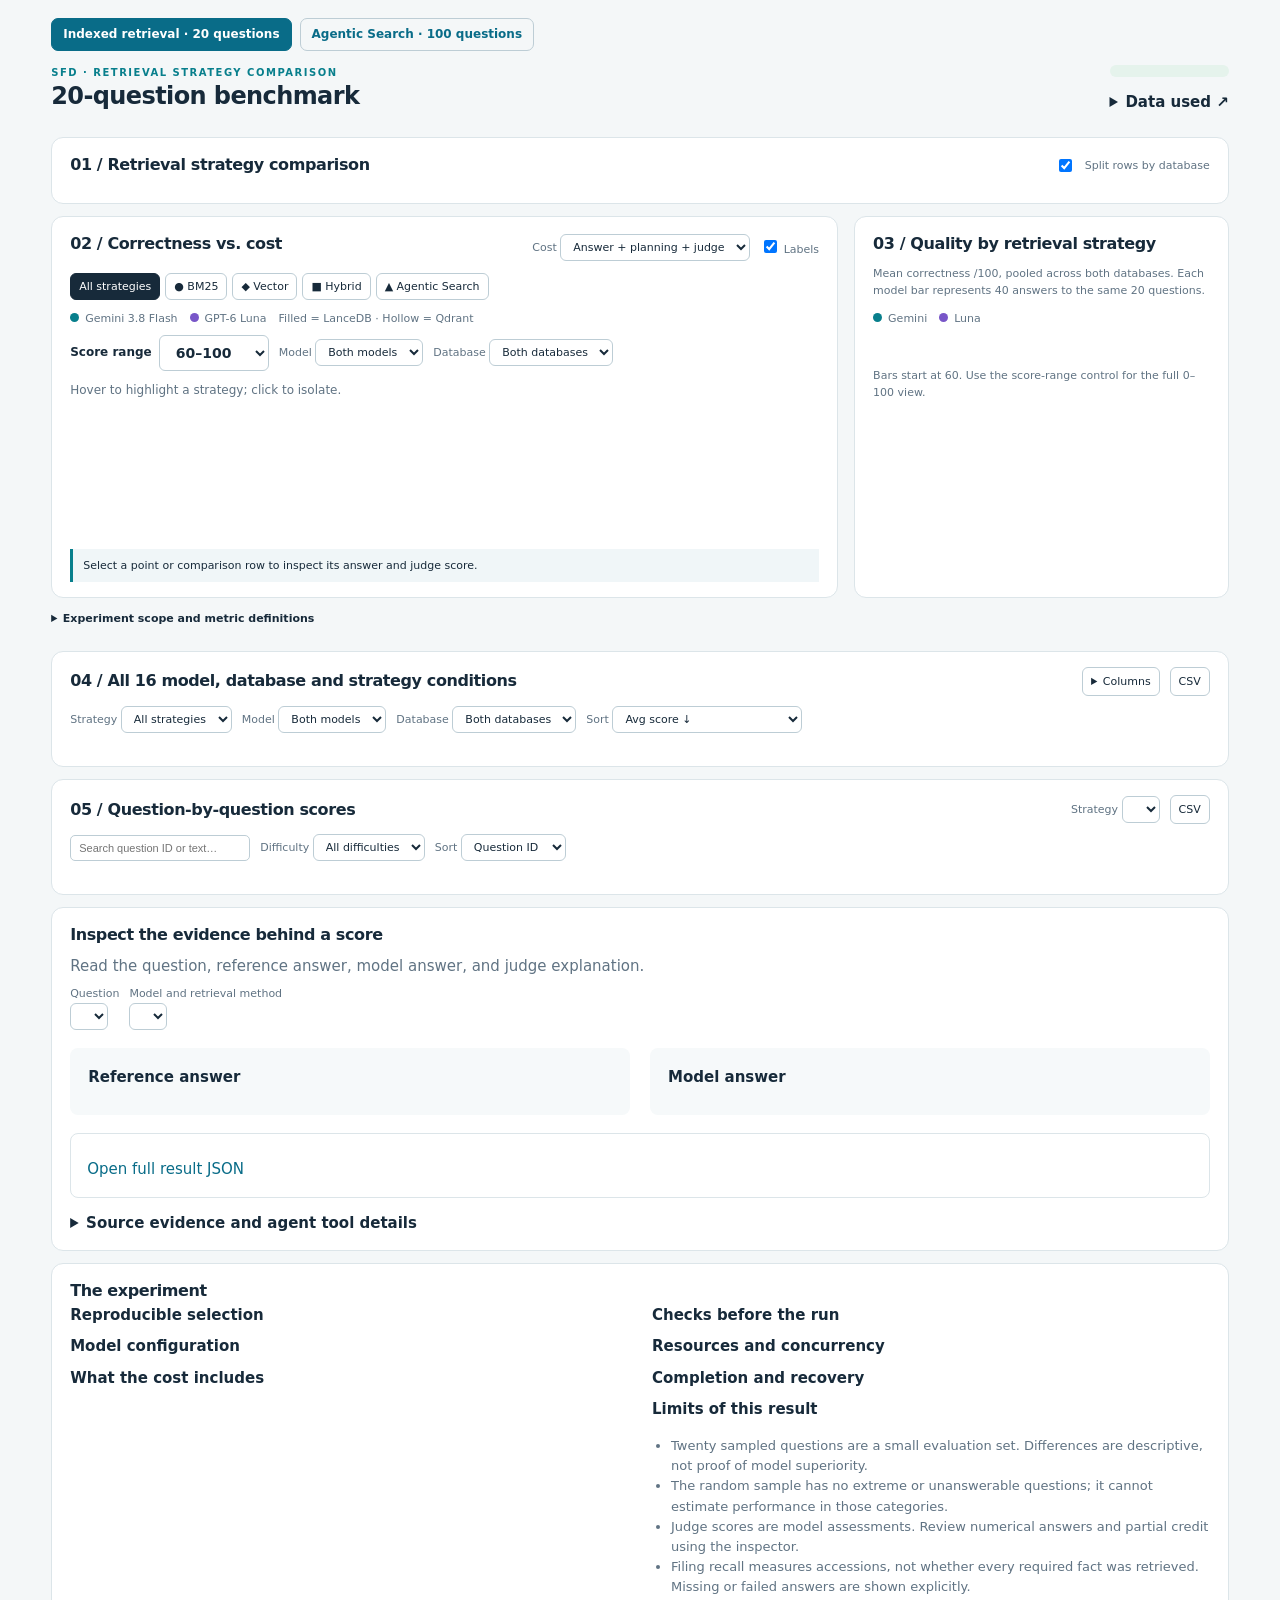
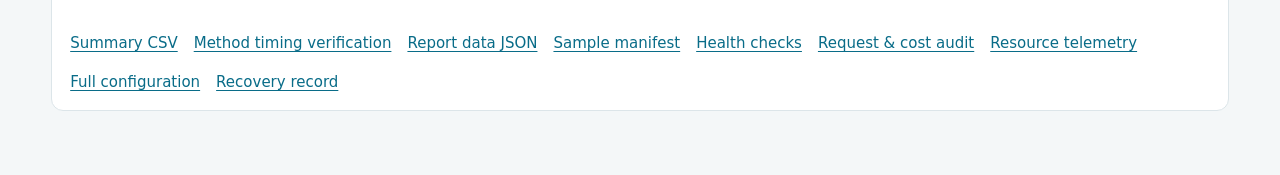
==== commit bbf5a29f: "Default retrieval chart to 60–100 and enlarge nearby range control" ====
--- a/scripts/benchmark-report-template.html
+++ b/scripts/benchmark-report-template.html
@@ -8,26 +8,28 @@
 main{max-width:1536px;padding:18px 4vw 40px}header{padding-bottom:10px;border:0;align-items:center}h1{font-size:24px;margin:3px 0 5px;letter-spacing:-.6px}h2{font-size:16px;margin:0}header .eyebrow{font-size:10px}.badge{font-size:11px;padding:6px 9px}.benchmark-tabs{margin-bottom:14px}.benchmark-tabs a{font-size:12px;padding:6px 11px}#subtitle{font-size:12px;margin:0}.panel,section.panel{padding:15px 18px;margin:12px 0}.section-head{align-items:center;gap:12px;flex-wrap:wrap}.section-head p{font-size:11px;margin:3px 0}.controls{gap:10px;font-size:11px}.controls label, .controls select,.controls button{font-size:11px}button,select{padding:5px 8px}.table-wrap{margin-top:10px}th,td{padding:8px 9px;font-size:12px}th{font-size:10px;letter-spacing:.03em}th button{border:0;padding:0;background:transparent;font-size:inherit;font-weight:700;text-transform:inherit;white-space:nowrap}td:first-child{font-weight:650}.subline{display:block;font-size:10px;color:var(--muted);font-weight:400;margin-top:3px}.score-badge{display:inline-block;padding:3px 7px;border-radius:4px;background:#e6f3ed;color:#17674d;font-weight:750;font-size:12px}.score-badge.mid{background:#fff3df;color:#93580a}.score-badge.low{background:#ffe9ed;color:#ad3046}.best-cell{background:#f0f8f5}.best-tag{font-size:9px;color:#17674d;margin-left:4px}.numeric{font-variant-numeric:tabular-nums}#matrix td{text-align:center}#matrix td:first-child{text-align:left;min-width:160px}#matrix th{text-align:center}#matrix th:first-child{text-align:left}.chart-layout{display:grid;grid-template-columns:minmax(0,2.1fr) minmax(290px,1fr);gap:16px;margin:12px 0}.chart-layout section.panel{margin:0;min-width:0}.chart-layout h2{margin-bottom:7px}.legend{font-size:11px;gap:12px;margin:10px 0 4px}.legend .swatch{width:9px;height:9px}.method-legend{display:flex;flex-wrap:wrap;gap:5px;margin:9px 0}.method-legend button{font-size:11px;padding:4px 8px}.method-legend button[aria-pressed=true]{background:#172a3a;color:#fff;border-color:#172a3a}.chart .grid{stroke:#c1ccd9;stroke-dasharray:none}.chart .axis-title{font-size:12px;fill:#334155}.chart text{fill:#334155}.chart .point-label{font-size:10.5px}.chart .point{transition:opacity .12s}.chart .point.muted{opacity:.1}.chart .point.highlight .mark{stroke-width:3.5}.chart .point.highlight .point-label{font-weight:800}.selection{font-size:11px;min-height:0;padding:8px 10px;margin-top:0}.chart{min-width:650px}.chart-scroll{margin-top:0}.quality-note{font-size:11px;line-height:1.6;margin:8px 0}.quality-method{border-top:1px solid var(--line);padding:14px 0 10px}.quality-heading{display:flex;justify-content:space-between;gap:8px;font-size:12px;font-weight:700}.quality-bar-row{display:grid;grid-template-columns:42px 1fr 38px;gap:7px;align-items:center;margin-top:8px;font-size:10px}.bar-track{position:relative;height:10px;background:#eef2f7;border-radius:2px}.bar-fill{height:100%;border-radius:2px;min-width:2px}.quality-ticks{display:flex;justify-content:space-between;margin:12px 38px 0 49px;font-size:10px;color:#334155}.quality-method.muted{opacity:.15}.quality-insight{font-size:12px;color:var(--ink);line-height:1.6;padding:8px 0}.metrics{gap:10px;margin:12px 0}.metric{padding:12px 15px}.metric strong{font-size:23px;margin:3px 0}.metric small{font-size:10px}.metric span{font-size:10px}.table-controls{display:flex;flex-wrap:wrap;gap:10px;align-items:center;margin:10px 0}.table-controls label,.table-controls select,.table-controls input,.table-controls button{font-size:11px}.table-controls input[type=search]{border:1px solid #bdcdd5;padding:6px 8px;border-radius:5px;min-width:180px;max-width:100%}.column-menu{position:relative;margin:0}.column-menu summary{font-size:11px;font-weight:500;border:1px solid #bdcdd5;border-radius:6px;padding:5px 8px}.column-options{position:absolute;right:0;top:30px;min-width:220px;background:white;padding:10px;box-shadow:0 6px 20px #172a3a22;border:1px solid var(--line);z-index:8;max-height:300px;overflow:auto}.column-options label{display:flex;align-items:center;gap:7px;padding:4px;font-size:11px;white-space:nowrap}.question-cell{white-space:normal;min-width:280px;max-width:550px;text-align:left;line-height:1.5}.difficulty-cell{white-space:nowrap;font-size:10px}#questionComparison td{vertical-align:top}#questionComparison td:nth-child(2){text-align:left}.question-score{border:0;background:transparent;padding:2px}#table tr{cursor:pointer}#table td:nth-child(2){white-space:normal;min-width:120px}.run-context{font-size:11px;line-height:1.6;margin:0}.run-context strong{color:var(--ink)}.notice{font-size:11px;margin-top:10px;padding:9px 12px}.rank-number{color:var(--muted);font-size:10px;margin-right:5px}.scope-details{margin:10px 0;font-size:11px}.scope-details summary{font-size:11px}.scope-details p{font-size:11px}.table-count{font-size:11px;margin-top:8px}.chart-offscale{font-size:11px;color:#93580a}.sr-only{position:absolute;width:1px;height:1px;overflow:hidden;clip:rect(0,0,0,0);white-space:nowrap}
 @media(max-width:1050px){.chart-layout{grid-template-columns:1fr}.quality-bars{display:grid;grid-template-columns:1fr 1fr;gap:0 18px}}@media(max-width:650px){main{padding:12px 14px 25px}header{align-items:flex-start;gap:8px}.badge{margin-top:6px}.section-head{display:flex}.quality-bars{grid-template-columns:1fr}h1{font-size:22px}.chart-layout{gap:12px}.table-controls input[type=search]{width:100%}.metrics{grid-template-columns:1fr 1fr}.panel,section.panel{padding:12px}.table-wrap{max-width:100%}.benchmark-tabs{gap:6px}.benchmark-tabs a{font-size:11px}}
 @media(prefers-reduced-motion:reduce){.chart .point{transition:none}}
+.dataset-summary{font-size:12px;color:var(--muted);margin:4px 0 0}.dataset-summary strong{color:var(--ink)}
+.plot-controls{margin-top:8px;margin-bottom:0;align-items:center}.controls .score-range-control{font-size:12px;font-weight:650;display:flex;align-items:center;gap:7px;color:var(--ink)}.controls .score-range-control select{font-size:14px;padding:8px 12px;min-height:36px;min-width:110px}
 __DATA_SOURCE_CSS__
 .method-time{font-weight:400;font-size:10px;line-height:1.4;margin-top:3px}
 </style></head><body><main><nav class="benchmark-tabs" aria-label="Benchmarks"><a href="index.html" aria-current="page">Indexed retrieval · 20 questions</a><a href="agentic-search-only/index.html">Agentic Search · 100 questions</a></nav>
-<header><div><div class="eyebrow">SFD · RETRIEVAL STRATEGY COMPARISON</div><h1>20-question benchmark</h1><p id="subtitle"></p></div><div class="heading-actions"><div class="badge" id="health"></div><details class="data-source"><summary>Data used ↗</summary><div class="data-source-card"><strong>2025 source data</strong><p>Whole dataset: <a href="https://huggingface.co/datasets/sfd-anonymous/sfd-v1" target="_blank" rel="noopener noreferrer">sfd-anonymous/sfd-v1 ↗</a></p><p>Download only the 2025 parsed Parquet files:</p><textarea readonly aria-label="2025 Parquet download command" spellcheck="false">hf download sfd-anonymous/sfd-v1 \
+<header><div><div class="eyebrow">SFD · RETRIEVAL STRATEGY COMPARISON</div><h1 id="benchmarkTitle">20-question benchmark</h1><p id="subtitle"></p><p id="datasetSummary" class="dataset-summary"></p></div><div class="heading-actions"><div class="badge" id="health"></div><details class="data-source"><summary>Data used ↗</summary><div class="data-source-card"><strong>2025 source data</strong><p>Whole dataset: <a href="https://huggingface.co/datasets/sfd-anonymous/sfd-v1" target="_blank" rel="noopener noreferrer">sfd-anonymous/sfd-v1 ↗</a></p><p>Download only the 2025 parsed Parquet files:</p><textarea readonly aria-label="2025 Parquet download command" spellcheck="false">hf download sfd-anonymous/sfd-v1 \
   --repo-type dataset \
   --include "data/parsed/sfd-v1-2025-*.parquet" \
   --local-dir ./sfd-2025</textarea><button type="button" data-copy-command>Copy command</button><span role="status" aria-live="polite"></span><small>The command downloads 2025 source files. Each benchmark's recorded source/index snapshot is documented on its page.</small></div></details></div></header>
 <section class="panel" id="matrix-panel"><div class="section-head"><h2>01 / Retrieval strategy comparison</h2><label class="controls"><input id="splitDatabase" type="checkbox" checked> Split rows by database</label></div><div class="table-wrap"><table id="matrix" aria-label="Model and retrieval strategy scores"></table></div></section>
 <div class="chart-layout">
-<section class="panel" id="scatter-panel"><div class="section-head"><h2>02 / Correctness vs. cost</h2><div class="controls"><label>Cost <select id="costBasis"><option value="all">Answer + planning + judge</option><option value="answer">Answer + planning</option></select></label><label>Score range <select id="scoreRange"><option value="full">0–100</option><option value="focused">60–100</option></select></label><label><input id="labels" type="checkbox" checked> Labels</label></div></div>
+<section class="panel" id="scatter-panel"><div class="section-head"><h2>02 / Correctness vs. cost</h2><div class="controls"><label>Cost <select id="costBasis"><option value="all">Answer + planning + judge</option><option value="answer">Answer + planning</option></select></label><label><input id="labels" type="checkbox" checked> Labels</label></div></div>
 <div class="method-legend" id="methodLegend" role="group" aria-label="Highlight retrieval strategy"><button data-method="all" aria-pressed="true">All strategies</button><button data-method="bm25" aria-pressed="false">● BM25</button><button data-method="vector" aria-pressed="false">◆ Vector</button><button data-method="hybrid" aria-pressed="false">■ Hybrid</button><button data-method="agentic" aria-pressed="false">▲ Agentic Search</button></div>
 <div class="legend"><span><i class="swatch gemini"></i>Gemini 3.8 Flash</span><span><i class="swatch luna"></i>GPT-6 Luna</span><span>Filled = LanceDB · Hollow = Qdrant</span></div>
-<div class="controls"><label>Model <select id="plotModel"><option value="">Both models</option></select></label><label>Database <select id="plotDatabase"><option value="">Both databases</option><option value="lancedb">LanceDB</option><option value="qdrant">Qdrant</option></select></label><span class="subtle">Hover to highlight a strategy; click to isolate.</span></div>
+<div class="controls plot-controls"><label class="score-range-control">Score range <select id="scoreRange"><option value="focused">60–100</option><option value="full">0–100</option></select></label><label>Model <select id="plotModel"><option value="">Both models</option></select></label><label>Database <select id="plotDatabase"><option value="">Both databases</option><option value="lancedb">LanceDB</option><option value="qdrant">Qdrant</option></select></label><span class="subtle">Hover to highlight a strategy; click to isolate.</span></div>
 <div class="chart-scroll" id="chartBox"><svg id="chart" class="chart" role="img" aria-label="Mean correctness versus cost per question"></svg></div><p id="offscale" class="chart-offscale" hidden></p>
 <div id="selected" class="selection" aria-live="polite">Select a point or comparison row to inspect its answer and judge score.</div>
 </section>
 <section class="panel" id="quality-panel"><h2>03 / Quality by retrieval strategy</h2><p class="quality-note">Mean correctness /100, pooled across both databases. Each model bar represents 40 answers to the same 20 questions.</p><div class="legend"><span><i class="swatch gemini"></i>Gemini</span><span><i class="swatch luna"></i>Luna</span></div><div id="qualityInsight" class="quality-insight"></div><div id="qualityBars" class="quality-bars"></div><div id="qualityTicks" class="quality-ticks"></div><p class="quality-note" id="qualityRangeNote">Bars start at 60. Use the score-range control for the full 0–100 view.</p></section>
 </div>
 <p id="scopeHeadline" class="run-context"></p>
-<details class="scope-details"><summary>Experiment scope and metric definitions</summary><p id="scopeSummary" class="run-context"></p><p>Correctness is the recorded Haiku score out of 100. Cost uses recorded USD and the selected cost basis; unknown charges remain unknown. Means describe this 20-question sample.</p><div class="notice">Agentic Search in this original run could read source Parquet beyond the indexed sample. Its scores describe that wider-access system. This is not a matched-corpus comparison of ranking methods alone.</div></details>
+<details class="scope-details"><summary>Experiment scope and metric definitions</summary><p class="run-context">The index contains the initial 1,000 source records plus 52 added source records. Seven records repeat an existing document ID, leaving 1,045 unique indexed IDs. Both databases used this same index. Agentic Search also had access to the six source Parquet files. <a href="corpus-verification.json">Verified index counts and queries ↗</a></p><p id="scopeSummary" class="run-context"></p><p>Correctness is the recorded Haiku score out of 100. Cost uses recorded USD and the selected cost basis; unknown charges remain unknown. Means describe this 20-question sample.</p><div class="notice">Agentic Search in this original run could read source Parquet beyond the indexed sample. Its scores describe that wider-access system. This is not a matched-corpus comparison of ranking methods alone.</div></details>
 <div class="metrics" id="metrics"></div>
 <section class="panel" id="conditions"><div class="section-head"><h2>04 / All 16 model, database and strategy conditions</h2><div class="controls"><details class="column-menu"><summary>Columns</summary><div id="conditionColumns" class="column-options"></div></details><button id="exportConditions" type="button">CSV</button></div></div><div class="table-controls"><label>Strategy <select id="conditionMethod"><option value="">All strategies</option></select></label><label>Model <select id="conditionModel"><option value="">Both models</option></select></label><label>Database <select id="conditionDatabase"><option value="">Both databases</option><option value="lancedb">LanceDB</option><option value="qdrant">Qdrant</option></select></label><label>Sort <select id="sort"><option value="correctness">Avg score ↓</option><option value="cost">Avg cost ↑</option><option value="model">Model / database / strategy</option></select></label></div><p class="subtle" id="tableNote"></p><div class="table-wrap"><table id="conditionTable"><thead id="conditionHead"></thead><tbody id="table"></tbody></table></div><p id="conditionCount" class="table-count"></p></section>
 <section class="panel" id="question-comparison"><div class="section-head"><h2>05 / Question-by-question scores</h2><div class="controls"><label>Strategy <select id="questionMethod"></select></label><button id="exportQuestions" type="button">CSV</button></div></div><div class="table-controls"><input id="questionSearch" type="search" aria-label="Search the 20 questions" placeholder="Search question ID or text…"><label>Difficulty <select id="questionDifficulty"><option value="">All difficulties</option></select></label><label>Sort <select id="questionSort"><option value="id">Question ID</option><option value="score">Avg score ↓</option><option value="difficulty">Difficulty</option></select></label></div><div class="table-wrap"><table id="questionComparison"></table></div><p id="questionCount" class="table-count"></p></section>
@@ -46,6 +48,12 @@
 const scoreBadge=value=>`<span class="score-badge ${value<60?'low':value<80?'mid':''}">${fmt(value,1)}</span>`;
 const toolCount=c=>D.details.filter(r=>r.model===c.model&&r.strategy===c.strategy).reduce((n,r)=>n+(Array.isArray(r.tool_calls)?r.tool_calls.length:Number(r.tool_calls)||0),0);
 const done=D.cells.reduce((s,c)=>s+c.completed,0),expected=D.cells.reduce((s,c)=>s+c.expected,0);
+const IDX=__INDEXED_CORPUS_DATA__;
+if(IDX){
+ $('benchmarkTitle').textContent='20-question benchmark on ~'+Math.round(IDX.unique_document_ids/1000)+'K indexed document IDs';
+ $('datasetSummary').innerHTML=`Indexed corpus · <strong>${IDX.unique_document_ids.toLocaleString()}</strong> unique document IDs · <strong>${IDX.source_records.toLocaleString()}</strong> source records · <strong>${IDX.chunks_per_database.toLocaleString()}</strong> chunks per database`;
+}
+
 $('subtitle').textContent=`20 seeded questions · 4 retrieval strategies · 2 databases · 2 models · seed ${D.selection.seed}`;
 $('health').textContent=D.preflight.passed?done+'/'+expected+' scored · preflight passed':'Preflight requires attention';
 $('scopeHeadline').textContent=`Recorded scope: ${D.preflight.expected_chunks.toLocaleString()} chunks in each database; Agentic Search could also read source Parquet outside the index.`;
